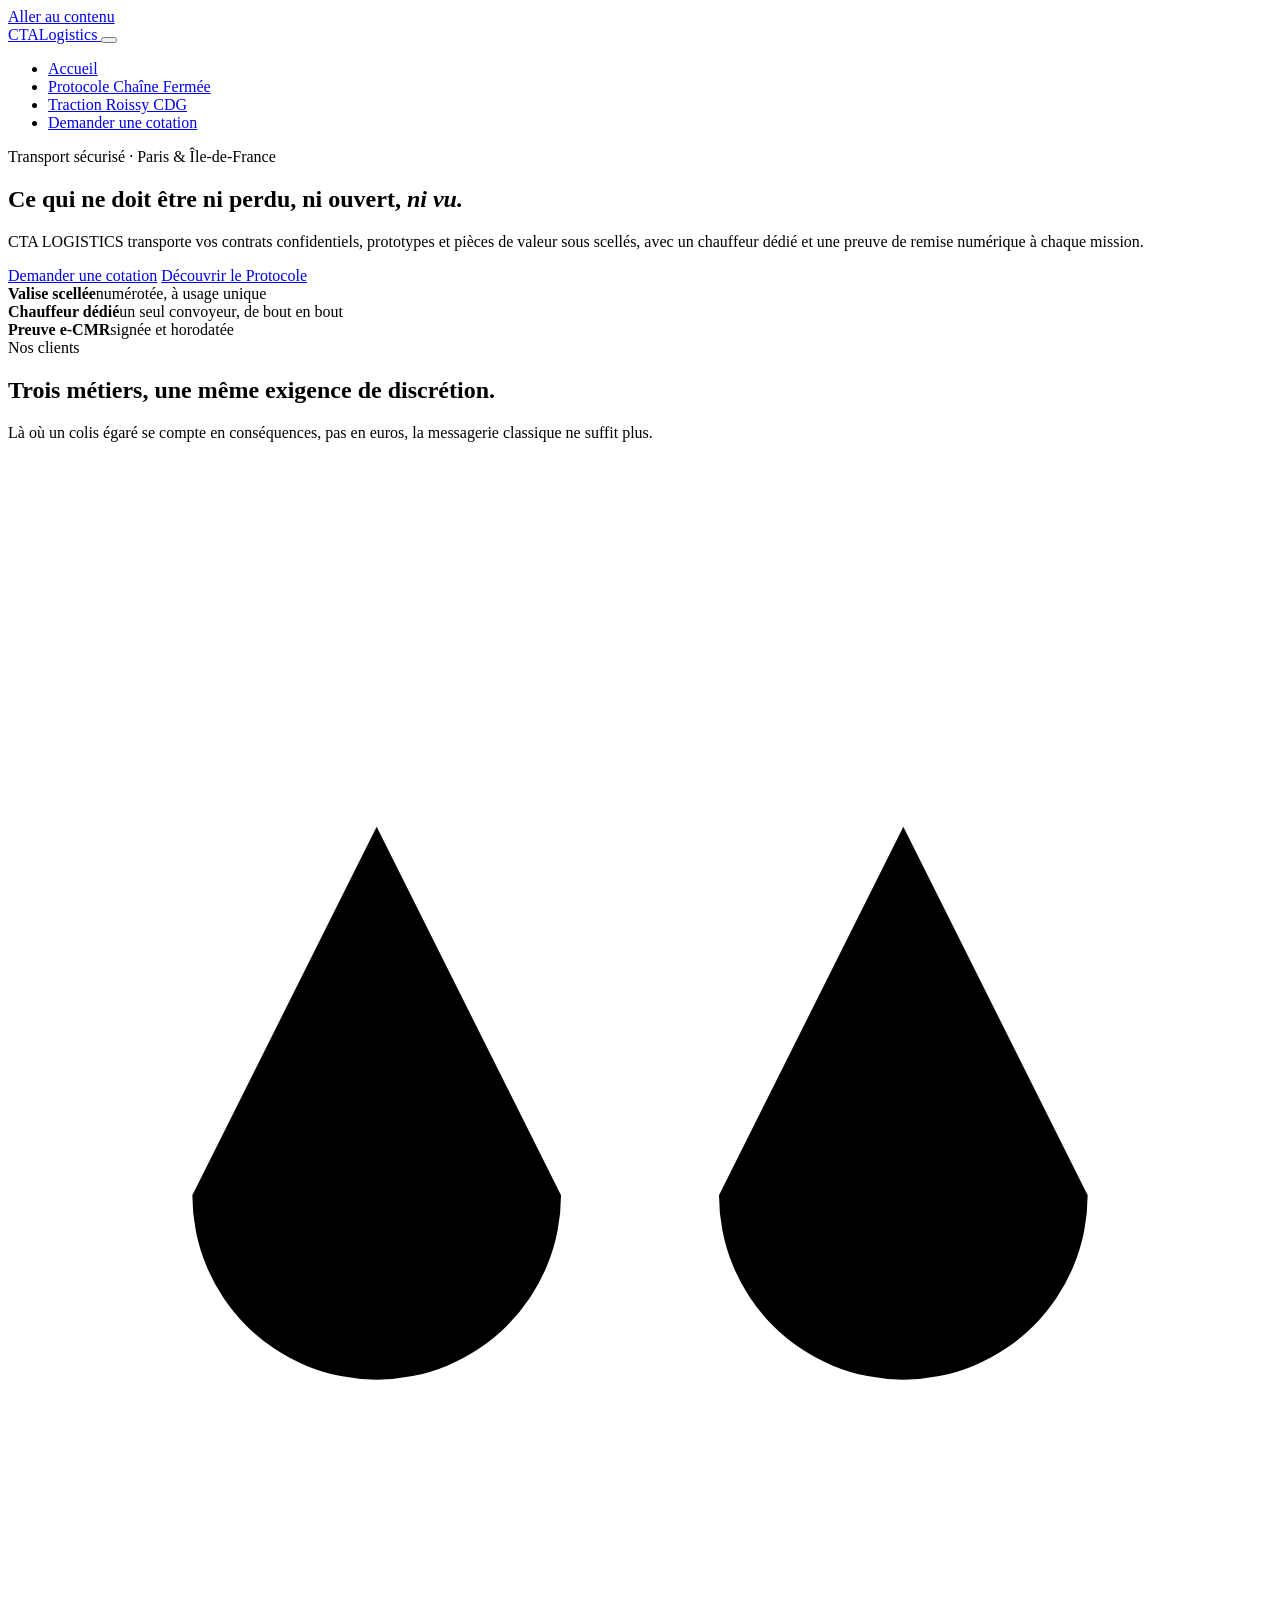
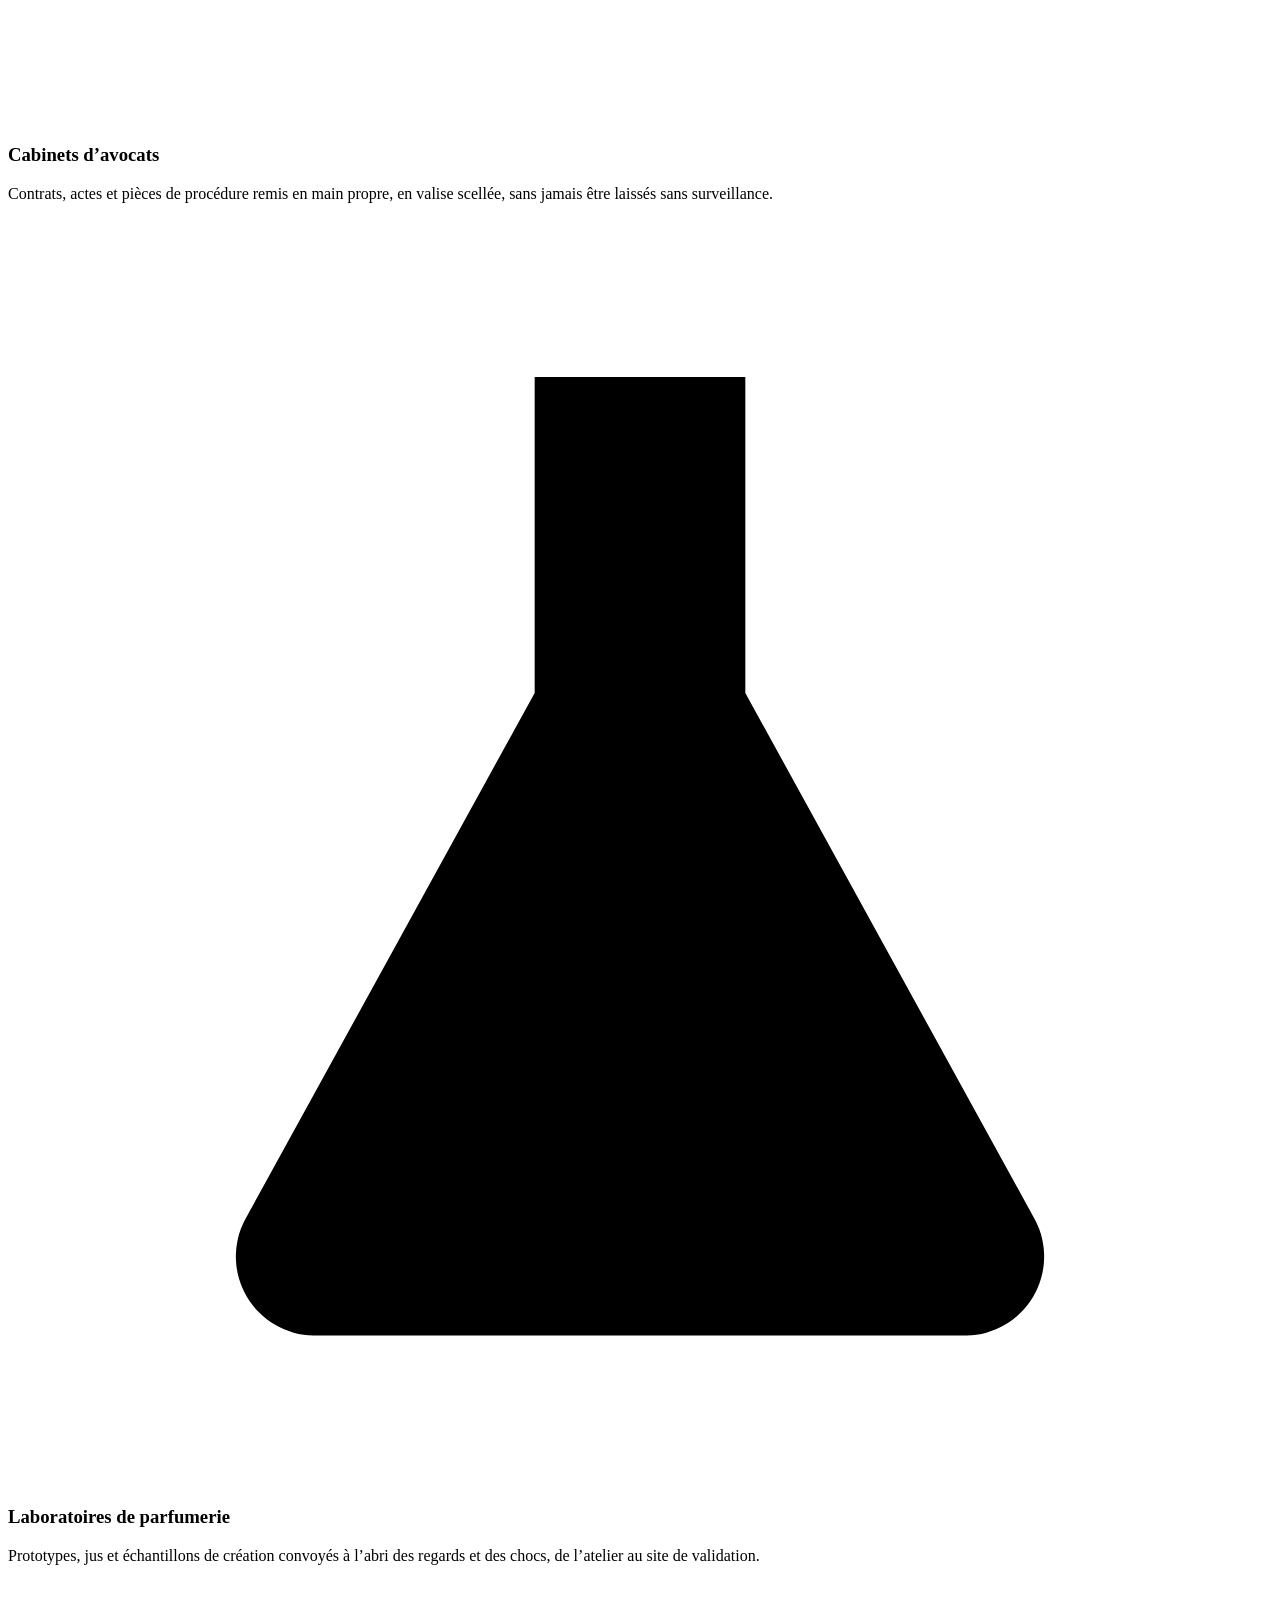
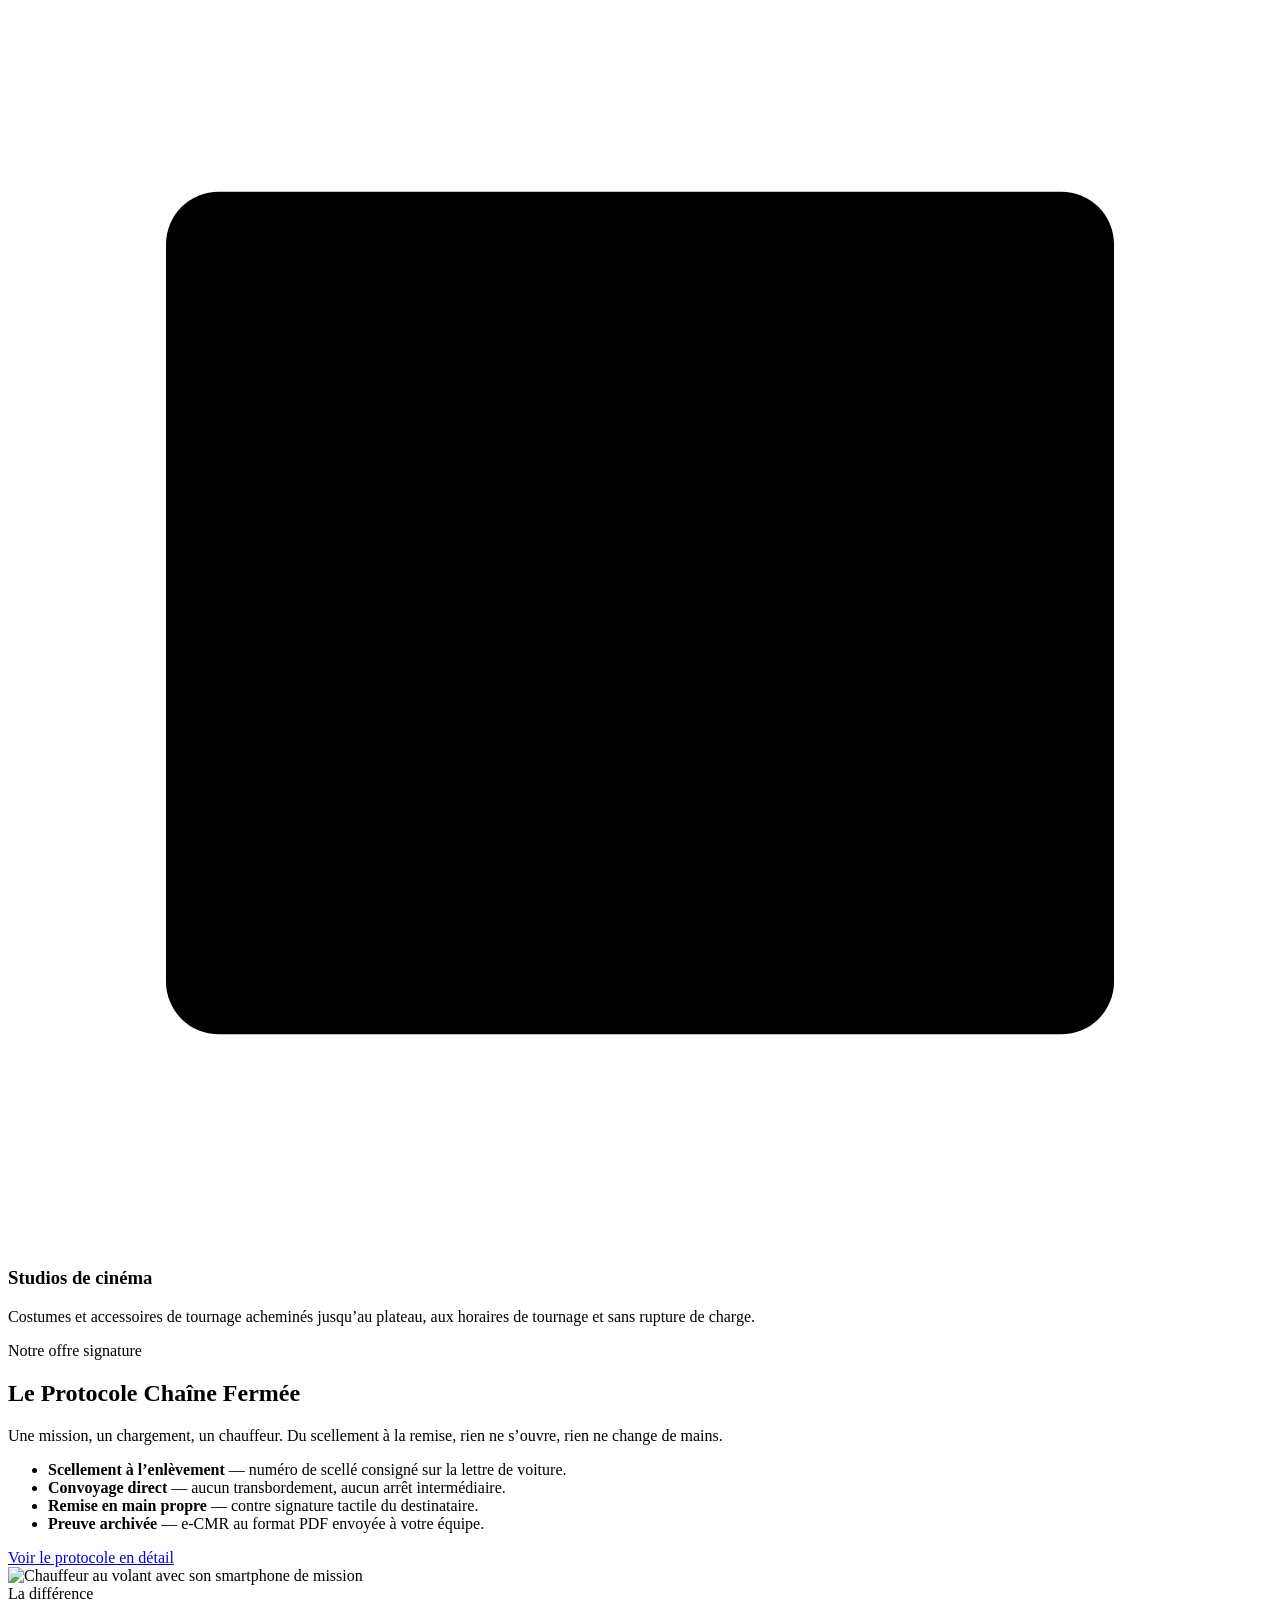
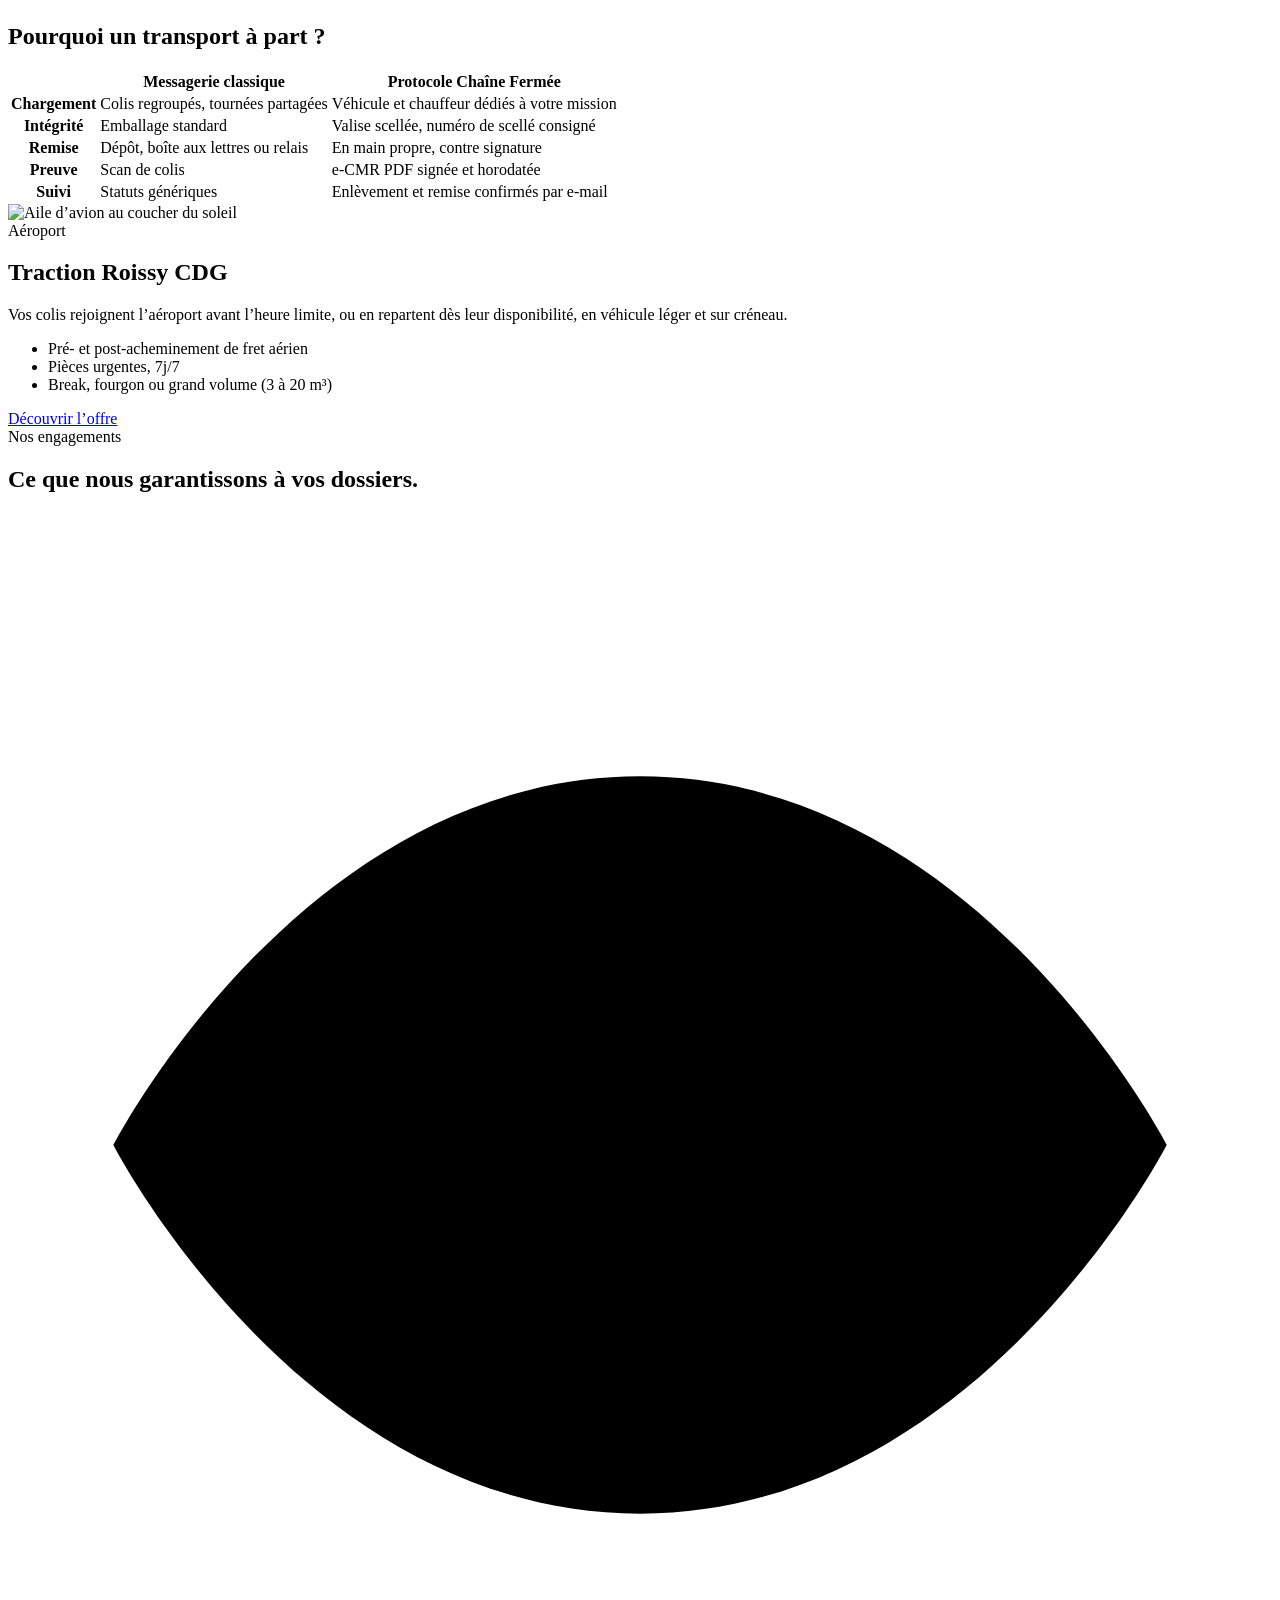
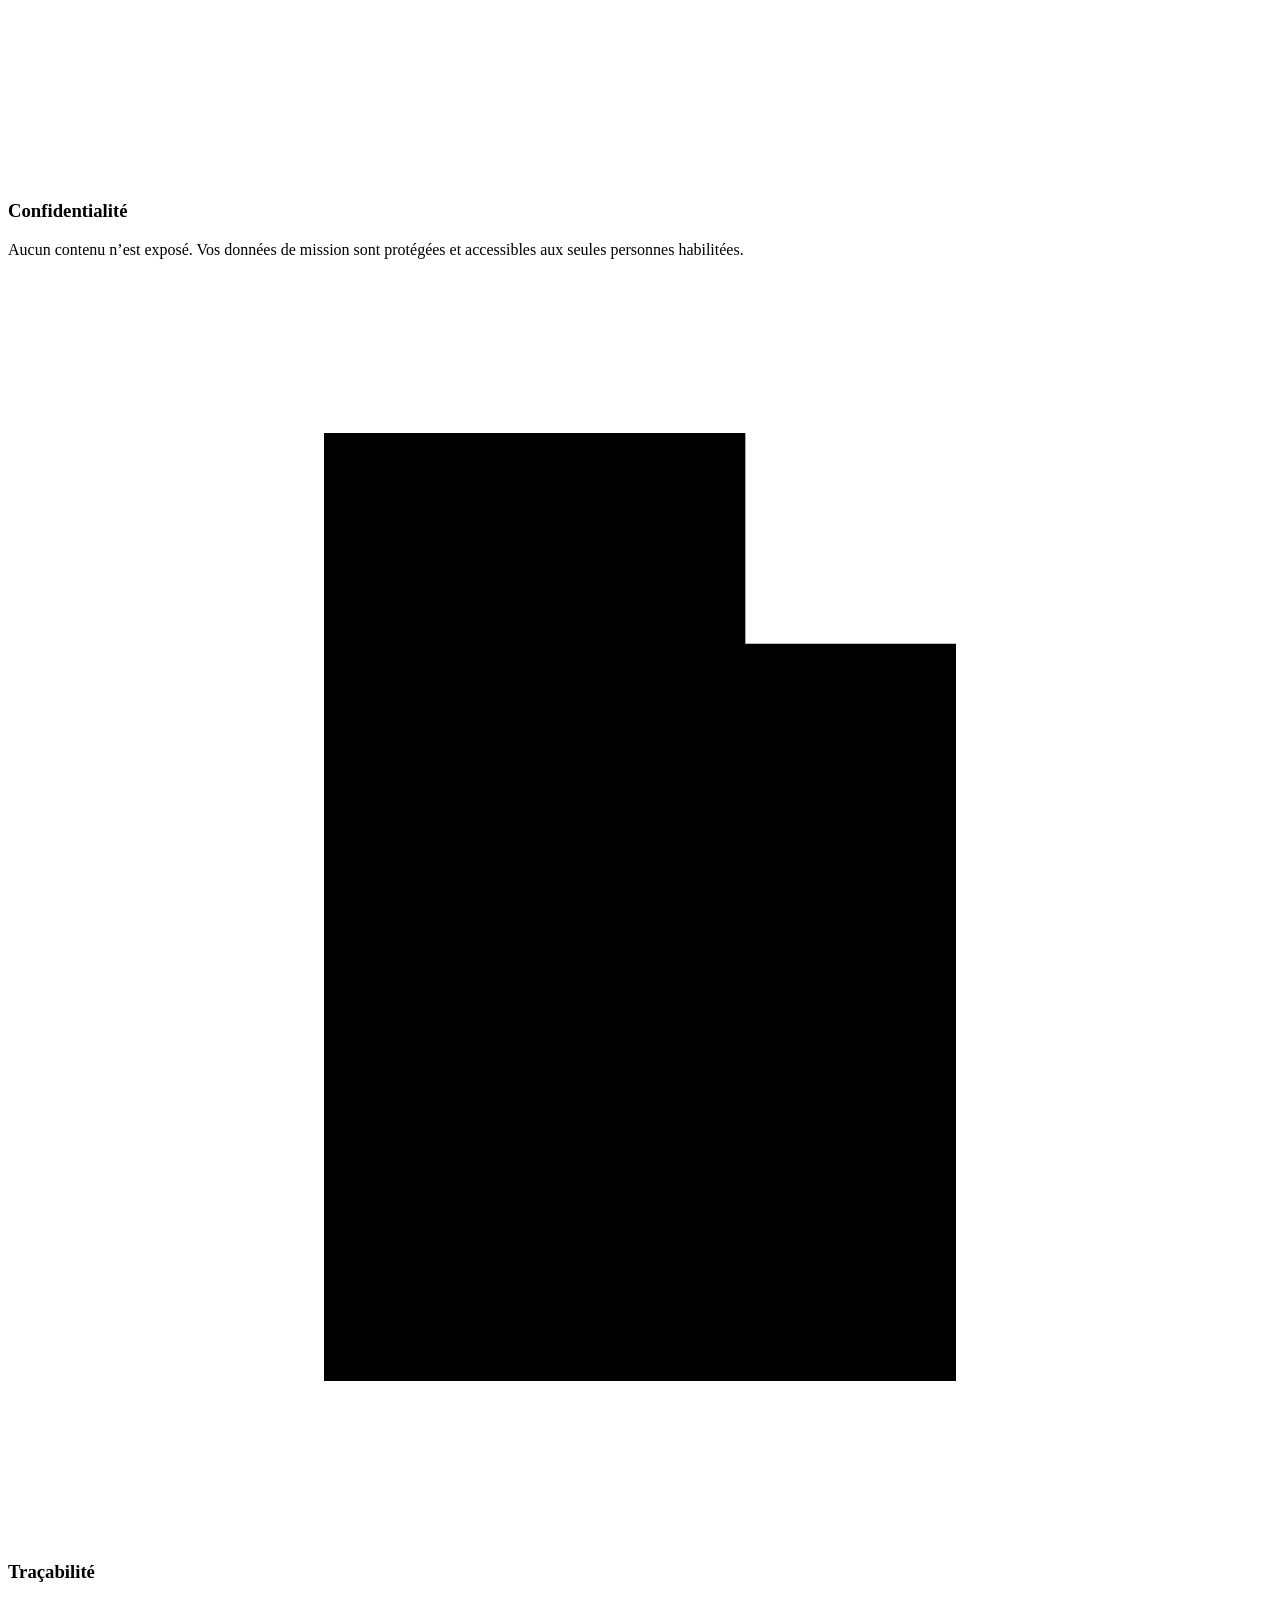
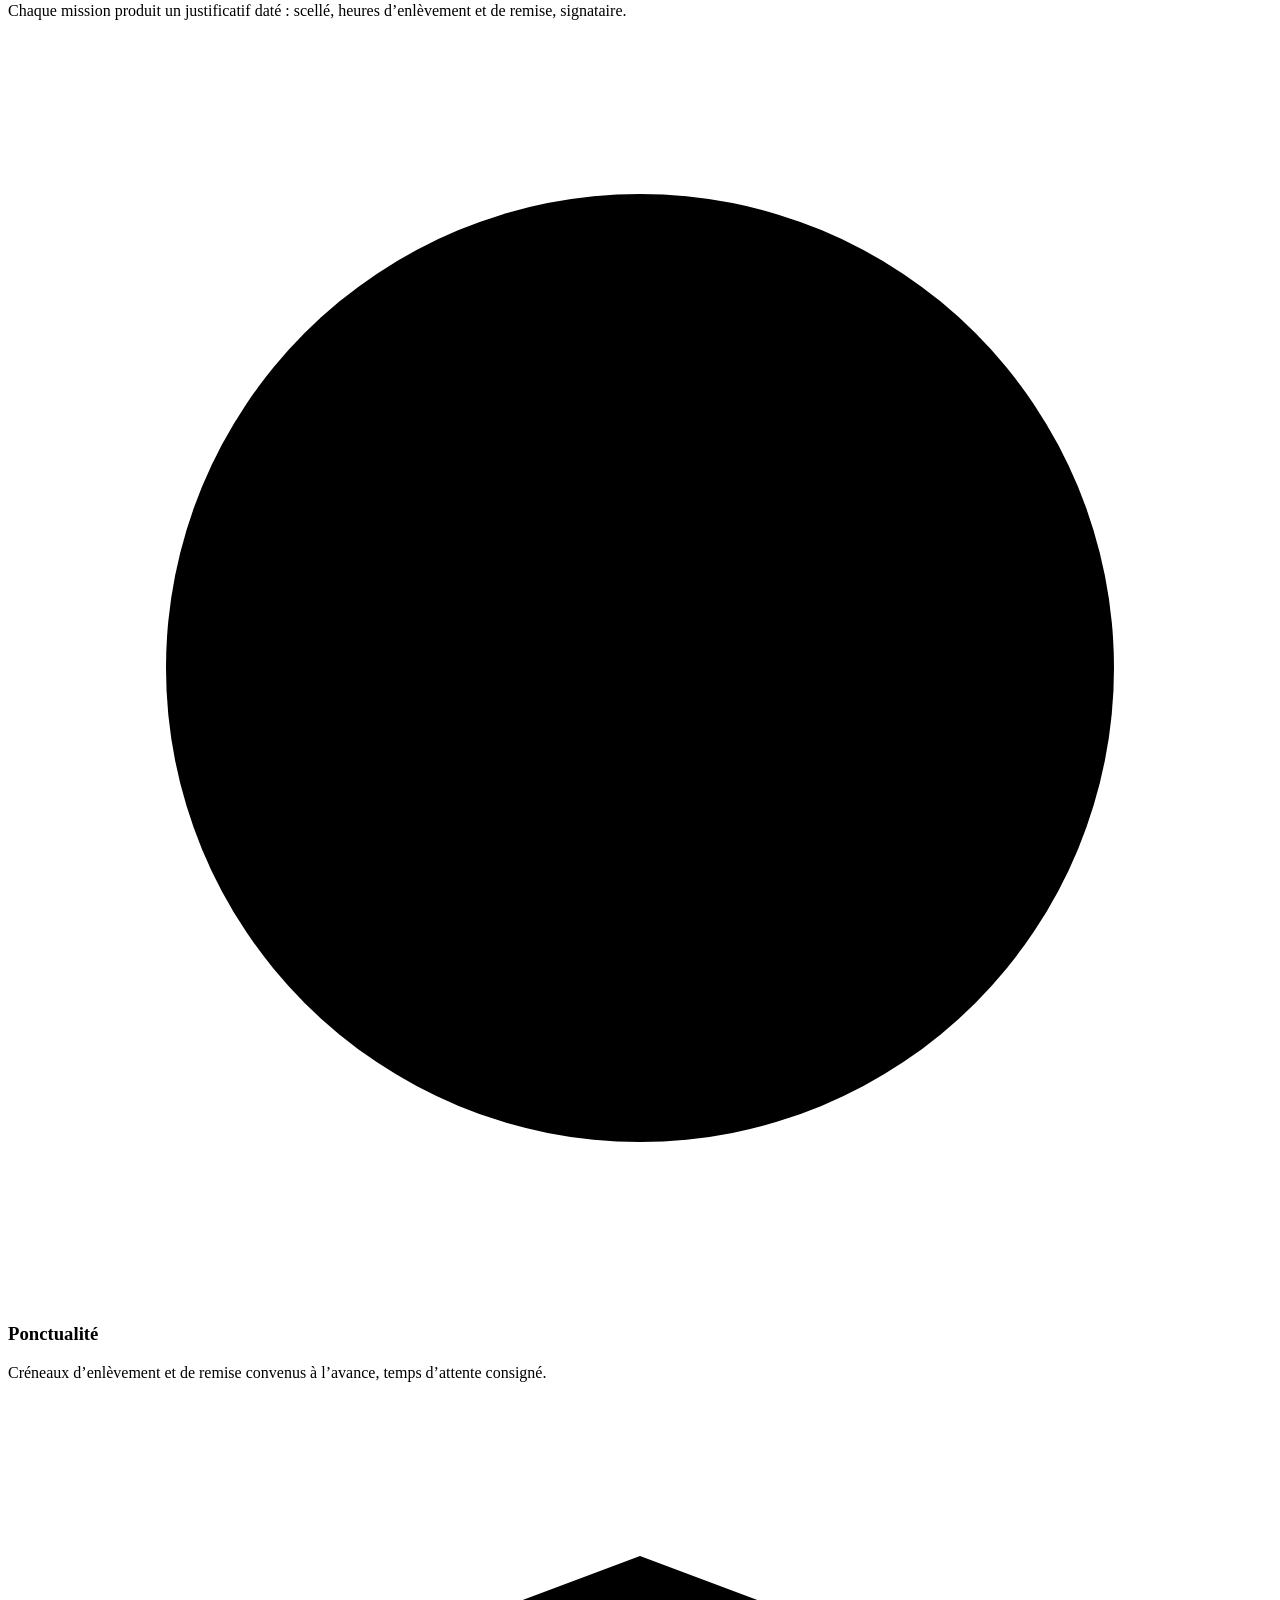
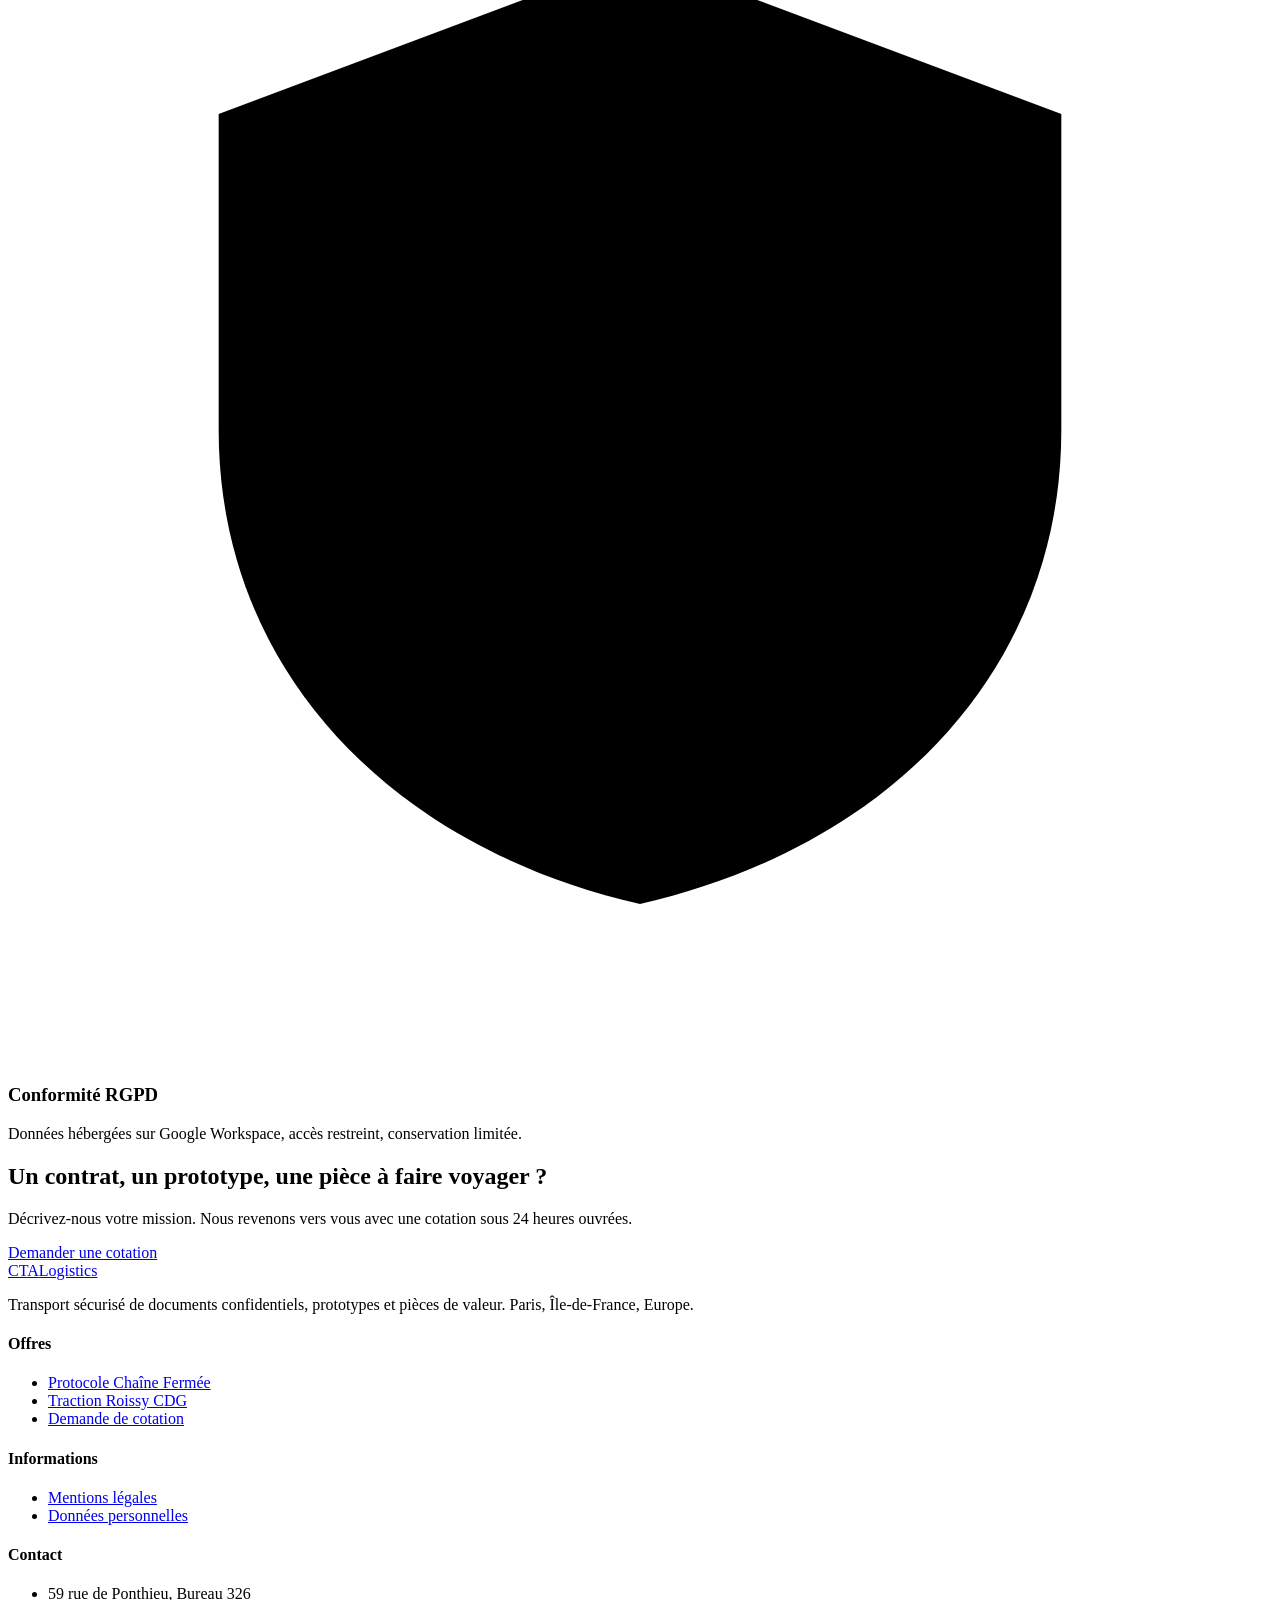
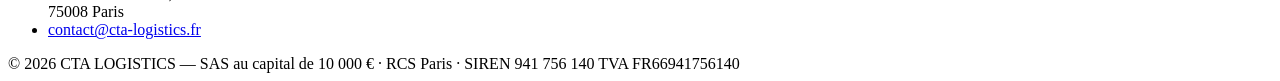
==== index.html @ e1df1ba5 "Add files via upload" ====
<!doctype html>
<html lang="fr">
<head>
<meta charset="utf-8">
<meta name="viewport" content="width=device-width,initial-scale=1">
<title>CTA LOGISTICS — Transport sécurisé sous scellés | Paris</title>
<meta name="description" content="Transport express de documents confidentiels, prototypes et pièces de valeur sous scellés. Chauffeur dédié, remise en main propre, preuve de livraison numérique. Paris et Île-de-France.">
<meta name="theme-color" content="#0A1F3D">

<meta property="og:title" content="CTA LOGISTICS — Transport sécurisé sous scellés | Paris">
<meta property="og:description" content="Transport express de documents confidentiels, prototypes et pièces de valeur sous scellés. Chauffeur dédié, remise en main propre, preuve de livraison numérique. Paris et Île-de-France.">
<meta property="og:type" content="website">
<meta property="og:locale" content="fr_FR">
<link rel="icon" type="image/svg+xml" href="img/favicon.svg">
<link rel="preconnect" href="https://fonts.googleapis.com">
<link rel="preconnect" href="https://fonts.gstatic.com" crossorigin>
<link href="https://fonts.googleapis.com/css2?family=Cormorant+Garamond:ital,wght@0,500;0,600;0,700;1,500&family=Inter:wght@400;500;600&display=swap" rel="stylesheet">
<link rel="stylesheet" href="css/style.css">
</head>
<body>
<a class="skip" href="#main">Aller au contenu</a>
<header class="site-header">
 <div class="container nav">
  <a class="brand" href="index.html" aria-label="CTA LOGISTICS — accueil">
   <span class="brand-mark">CTA</span><span class="brand-rule"></span><span class="brand-name">Logistics</span>
  </a>
  <button class="burger" id="burger" aria-label="Ouvrir le menu" aria-expanded="false" aria-controls="navLinks"><span></span><span></span><span></span></button>
  <ul class="nav-links" id="navLinks">
   <li><a href="index.html" aria-current="page">Accueil</a></li>
   <li><a href="protocole-chaine-fermee.html">Protocole Chaîne Fermée</a></li>
   <li><a href="traction-roissy-cdg.html">Traction Roissy CDG</a></li>
   <li><a class="nav-cta" href="devis.html">Demander une cotation</a></li>
  </ul>
 </div>
</header>
<main id="main">
<section class="hero">
 <div class="hero-bg" style="background-image:url(img/hero-paris.jpg)" role="img" aria-label="Paris au crépuscule"></div>
 <div class="container">
  <div class="hero-inner">
   <span class="eyebrow">Transport sécurisé · Paris &amp; Île-de-France</span>
   <h1>Ce qui ne doit être ni perdu, ni ouvert, <em>ni vu.</em></h1>
   <p class="lead">CTA LOGISTICS transporte vos contrats confidentiels, prototypes et pièces de valeur sous scellés, avec un chauffeur dédié et une preuve de remise numérique à chaque mission.</p>
   <div class="hero-actions">
    <a class="btn btn-gold" href="devis.html">Demander une cotation</a>
    <a class="btn btn-ghost" href="protocole-chaine-fermee.html">Découvrir le Protocole</a>
   </div>
  </div>
  <div class="hero-facts">
   <div><strong>Valise scellée</strong>numérotée, à usage unique</div>
   <div><strong>Chauffeur dédié</strong>un seul convoyeur, de bout en bout</div>
   <div><strong>Preuve e-CMR</strong>signée et horodatée</div>
  </div>
 </div>
</section>

<section class="section">
 <div class="container">
  <div class="section-head reveal">
   <span class="eyebrow">Nos clients</span>
   <h2>Trois métiers, une même exigence de discrétion.</h2>
   <p class="lead">Là où un colis égaré se compte en conséquences, pas en euros, la messagerie classique ne suffit plus.</p>
  </div>
  <div class="grid grid-3">
   <article class="card reveal"><div class="card-icon"><svg viewBox="0 0 24 24"><path d="M12 3v18M5 21h14M4 7h16M7 7l-3.5 7a3.5 3.5 0 0 0 7 0L7 7zM17 7l-3.5 7a3.5 3.5 0 0 0 7 0L17 7z"/></svg></div><h3>Cabinets d’avocats</h3><p>Contrats, actes et pièces de procédure remis en main propre, en valise scellée, sans jamais être laissés sans surveillance.</p></article>
   <article class="card reveal"><div class="card-icon"><svg viewBox="0 0 24 24"><path d="M9 3h6M10 3v6L4.5 19a1.5 1.5 0 0 0 1.3 2.2h12.4a1.5 1.5 0 0 0 1.3-2.2L14 9V3M7.5 15h9"/></svg></div><h3>Laboratoires de parfumerie</h3><p>Prototypes, jus et échantillons de création convoyés à l’abri des regards et des chocs, de l’atelier au site de validation.</p></article>
   <article class="card reveal"><div class="card-icon"><svg viewBox="0 0 24 24"><rect x="3" y="4" width="18" height="16" rx="1"/><path d="M7 4v16M17 4v16M3 9h4M3 15h4M17 9h4M17 15h4"/></svg></div><h3>Studios de cinéma</h3><p>Costumes et accessoires de tournage acheminés jusqu’au plateau, aux horaires de tournage et sans rupture de charge.</p></article>
  </div>
 </div>
</section>

<section class="section on-navy">
 <div class="container split">
  <div class="reveal">
   <span class="eyebrow">Notre offre signature</span>
   <h2>Le Protocole Chaîne Fermée</h2>
   <p class="lead">Une mission, un chargement, un chauffeur. Du scellement à la remise, rien ne s’ouvre, rien ne change de mains.</p>
   <ul class="ticks">
    <li><strong>Scellement à l’enlèvement</strong> — numéro de scellé consigné sur la lettre de voiture.</li>
    <li><strong>Convoyage direct</strong> — aucun transbordement, aucun arrêt intermédiaire.</li>
    <li><strong>Remise en main propre</strong> — contre signature tactile du destinataire.</li>
    <li><strong>Preuve archivée</strong> — e-CMR au format PDF envoyée à votre équipe.</li>
   </ul>
   <a class="link-arrow" href="protocole-chaine-fermee.html">Voir le protocole en détail</a>
  </div>
  <div class="split-media reveal"><img src="img/chauffeur.jpg" alt="Chauffeur au volant avec son smartphone de mission" loading="lazy" width="1400" height="934"></div>
 </div>
</section>

<section class="section section-ivory">
 <div class="container">
  <div class="section-head reveal">
   <span class="eyebrow">La différence</span>
   <h2>Pourquoi un transport à part ?</h2>
  </div>
  <div class="table-wrap reveal">
  <table class="compare">
   <thead><tr><th scope="col"></th><th scope="col">Messagerie classique</th><th scope="col">Protocole Chaîne Fermée</th></tr></thead>
   <tbody>
    <tr><th scope="row">Chargement</th><td>Colis regroupés, tournées partagées</td><td>Véhicule et chauffeur dédiés à votre mission</td></tr>
    <tr><th scope="row">Intégrité</th><td>Emballage standard</td><td>Valise scellée, numéro de scellé consigné</td></tr>
    <tr><th scope="row">Remise</th><td>Dépôt, boîte aux lettres ou relais</td><td>En main propre, contre signature</td></tr>
    <tr><th scope="row">Preuve</th><td>Scan de colis</td><td>e-CMR PDF signée et horodatée</td></tr>
    <tr><th scope="row">Suivi</th><td>Statuts génériques</td><td>Enlèvement et remise confirmés par e-mail</td></tr>
   </tbody>
  </table>
  </div>
 </div>
</section>

<section class="section">
 <div class="container split reverse">
  <div class="split-media wide reveal"><img src="img/cdg-avion.jpg" alt="Aile d’avion au coucher du soleil" loading="lazy" width="1600" height="1069"></div>
  <div class="reveal">
   <span class="eyebrow">Aéroport</span>
   <h2>Traction Roissy CDG</h2>
   <p class="lead">Vos colis rejoignent l’aéroport avant l’heure limite, ou en repartent dès leur disponibilité, en véhicule léger et sur créneau.</p>
   <ul class="ticks">
    <li>Pré- et post-acheminement de fret aérien</li>
    <li>Pièces urgentes, 7j/7</li>
    <li>Break, fourgon ou grand volume (3 à 20 m³)</li>
   </ul>
   <a class="link-arrow" href="traction-roissy-cdg.html">Découvrir l’offre</a>
  </div>
 </div>
</section>

<section class="section section-ivory">
 <div class="container">
  <div class="section-head center reveal">
   <span class="eyebrow">Nos engagements</span>
   <h2>Ce que nous garantissons à vos dossiers.</h2>
  </div>
  <div class="grid grid-4">
   <article class="card reveal"><div class="card-icon"><svg viewBox="0 0 24 24"><path d="M2 12s3.6-7 10-7 10 7 10 7-3.6 7-10 7S2 12 2 12z"/><circle cx="12" cy="12" r="3"/><path d="M4 4l16 16"/></svg></div><h3>Confidentialité</h3><p>Aucun contenu n’est exposé. Vos données de mission sont protégées et accessibles aux seules personnes habilitées.</p></article>
   <article class="card reveal"><div class="card-icon"><svg viewBox="0 0 24 24"><path d="M6 3h8l4 4v14H6zM14 3v4h4M9 12h6M9 16h6"/></svg></div><h3>Traçabilité</h3><p>Chaque mission produit un justificatif daté : scellé, heures d’enlèvement et de remise, signataire.</p></article>
   <article class="card reveal"><div class="card-icon"><svg viewBox="0 0 24 24"><circle cx="12" cy="12" r="9"/><path d="M12 7v5l3 2"/></svg></div><h3>Ponctualité</h3><p>Créneaux d’enlèvement et de remise convenus à l’avance, temps d’attente consigné.</p></article>
   <article class="card reveal"><div class="card-icon"><svg viewBox="0 0 24 24"><path d="M12 3l8 3v6c0 4.5-3.2 7.9-8 9-4.8-1.1-8-4.5-8-9V6l8-3z"/><path d="M8.5 12l2.5 2.5L15.5 10"/></svg></div><h3>Conformité RGPD</h3><p>Données hébergées sur Google Workspace, accès restreint, conservation limitée.</p></article>
  </div>
 </div>
</section>
<section class="band">
 <div class="container reveal">
  <h2>Un contrat, un prototype, une pièce à faire voyager&nbsp;?</h2>
  <p>Décrivez-nous votre mission. Nous revenons vers vous avec une cotation sous 24 heures ouvrées.</p>
  <a class="btn btn-gold" href="devis.html">Demander une cotation</a>
 </div>
</section>
</main>
<footer class="site-footer">
 <div class="container">
  <div class="footer-grid">
   <div class="footer-brand">
    <a class="brand" href="index.html" aria-label="CTA LOGISTICS"><span class="brand-mark">CTA</span><span class="brand-rule"></span><span class="brand-name">Logistics</span></a>
    <p>Transport sécurisé de documents confidentiels, prototypes et pièces de valeur. Paris, Île-de-France, Europe.</p>
   </div>
   <div>
    <h4>Offres</h4>
    <ul>
     <li><a href="protocole-chaine-fermee.html">Protocole Chaîne Fermée</a></li>
     <li><a href="traction-roissy-cdg.html">Traction Roissy CDG</a></li>
     <li><a href="devis.html">Demande de cotation</a></li>
    </ul>
   </div>
   <div>
    <h4>Informations</h4>
    <ul>
     <li><a href="mentions-legales.html">Mentions légales</a></li>
     <li><a href="mentions-legales.html#donnees">Données personnelles</a></li>
    </ul>
   </div>
   <div>
    <h4>Contact</h4>
    <ul>
     <li>59 rue de Ponthieu, Bureau 326<br>75008 Paris</li>
     <li><a href="mailto:contact@cta-logistics.fr">contact@cta-logistics.fr</a></li>
    </ul>
   </div>
  </div>
  <div class="legal-line">
   <span>© 2026 CTA LOGISTICS — SAS au capital de 10 000 € · RCS Paris · SIREN 941 756 140</span>
   <span>TVA FR66941756140</span>
  </div>
 </div>
</footer>
<script src="js/config.js"></script>
<script src="js/main.js"></script>
</body>
</html>
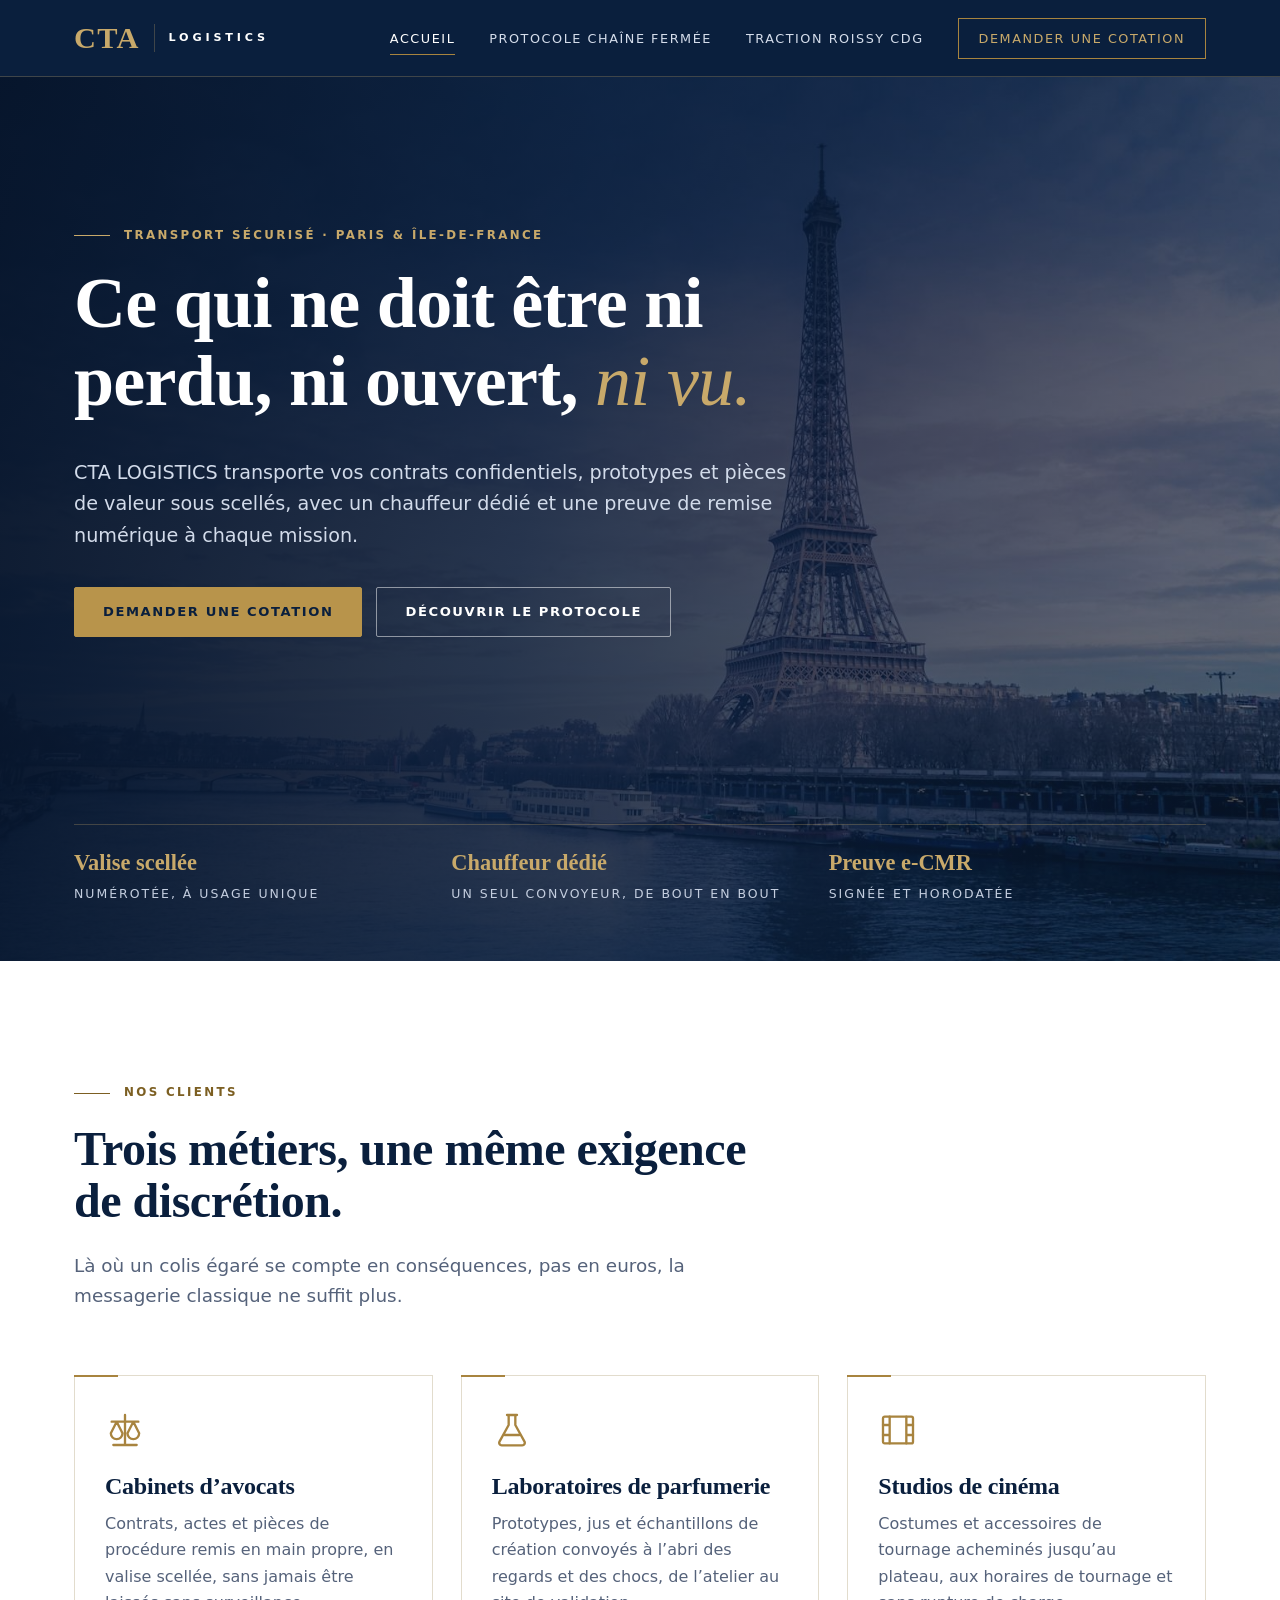
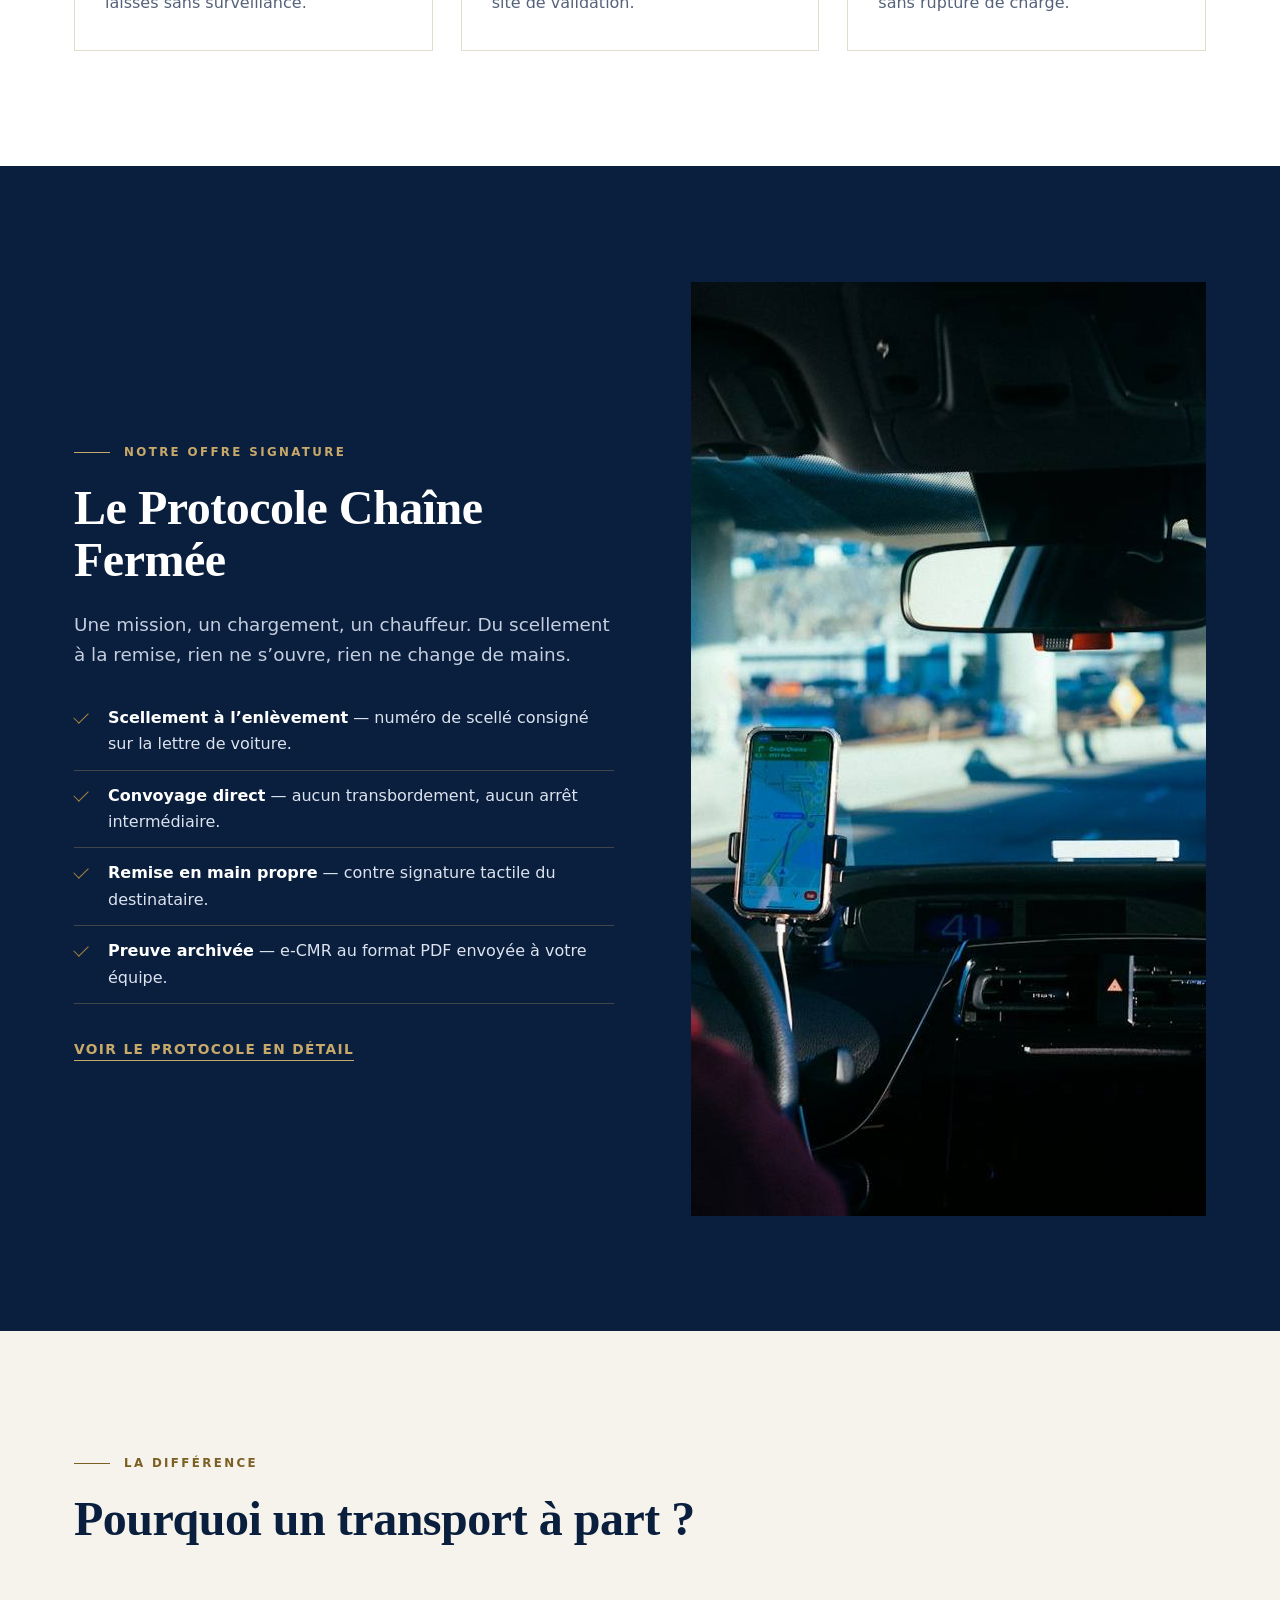
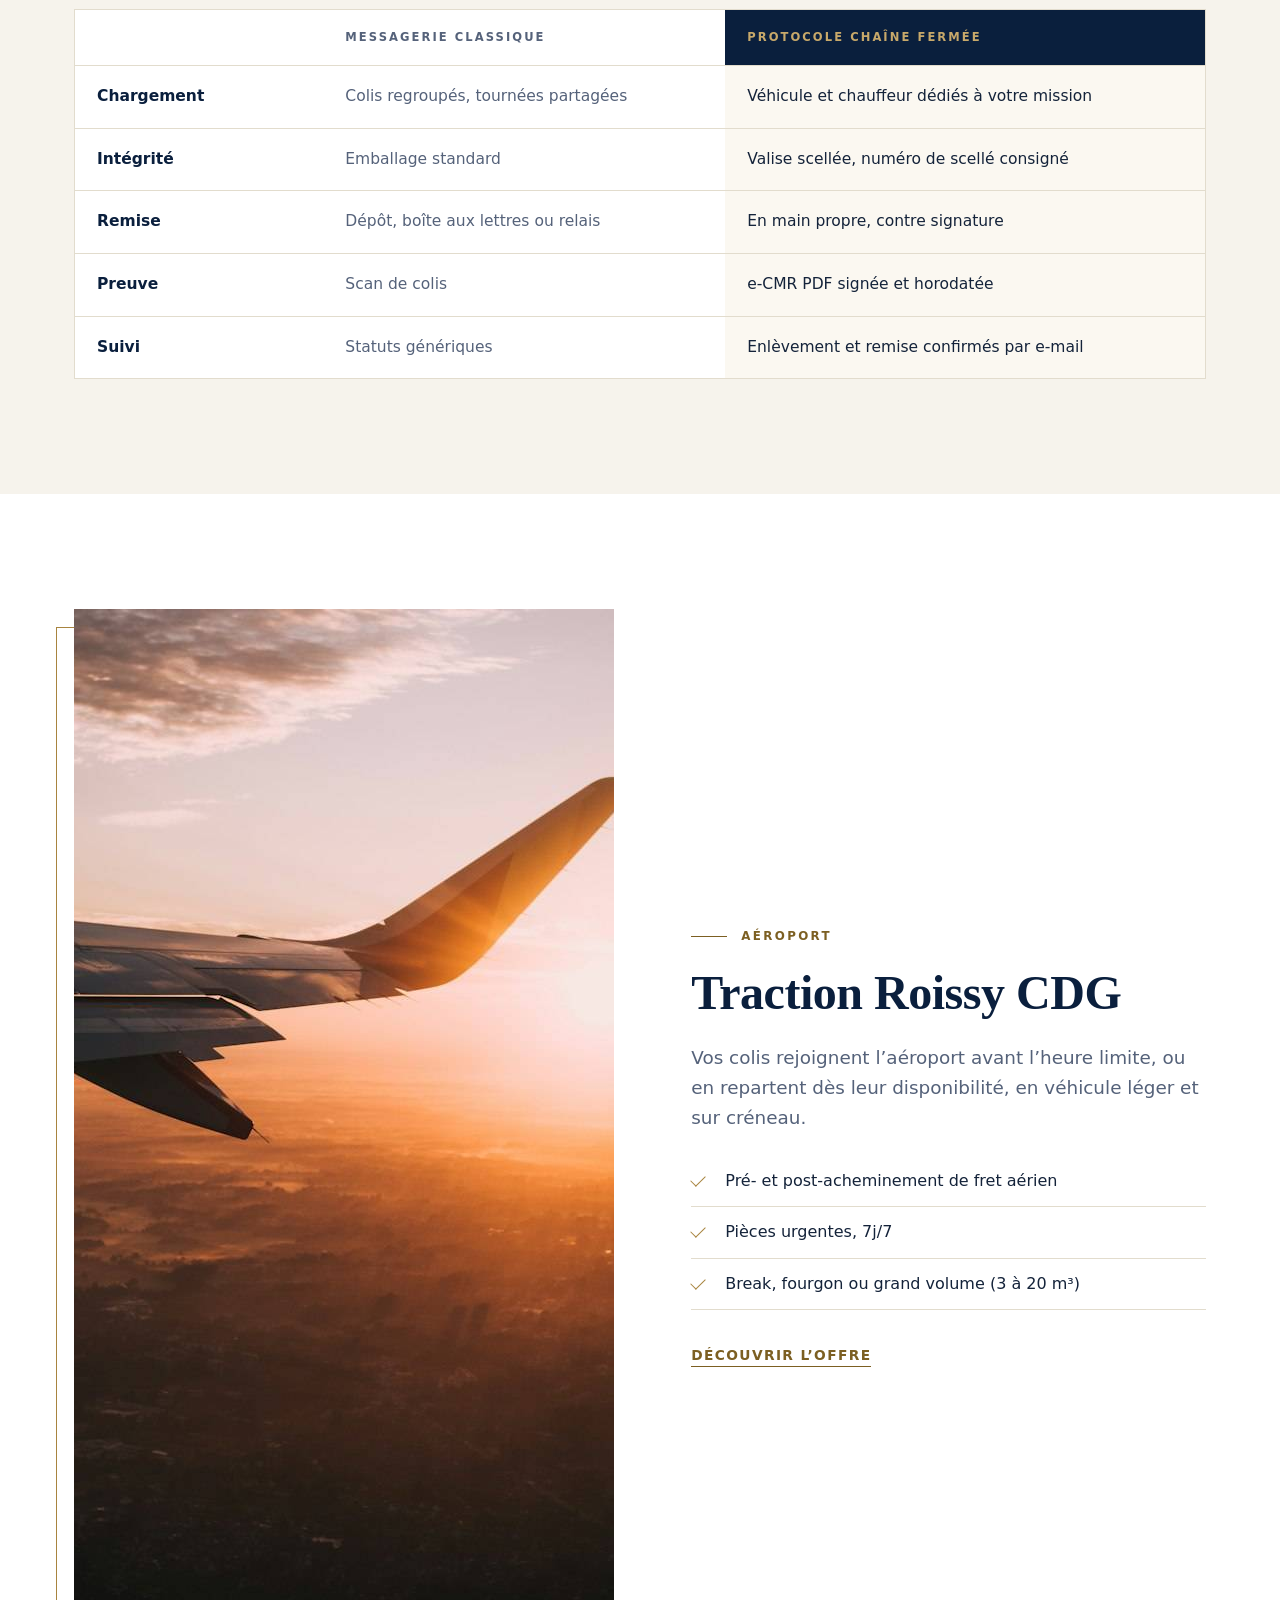
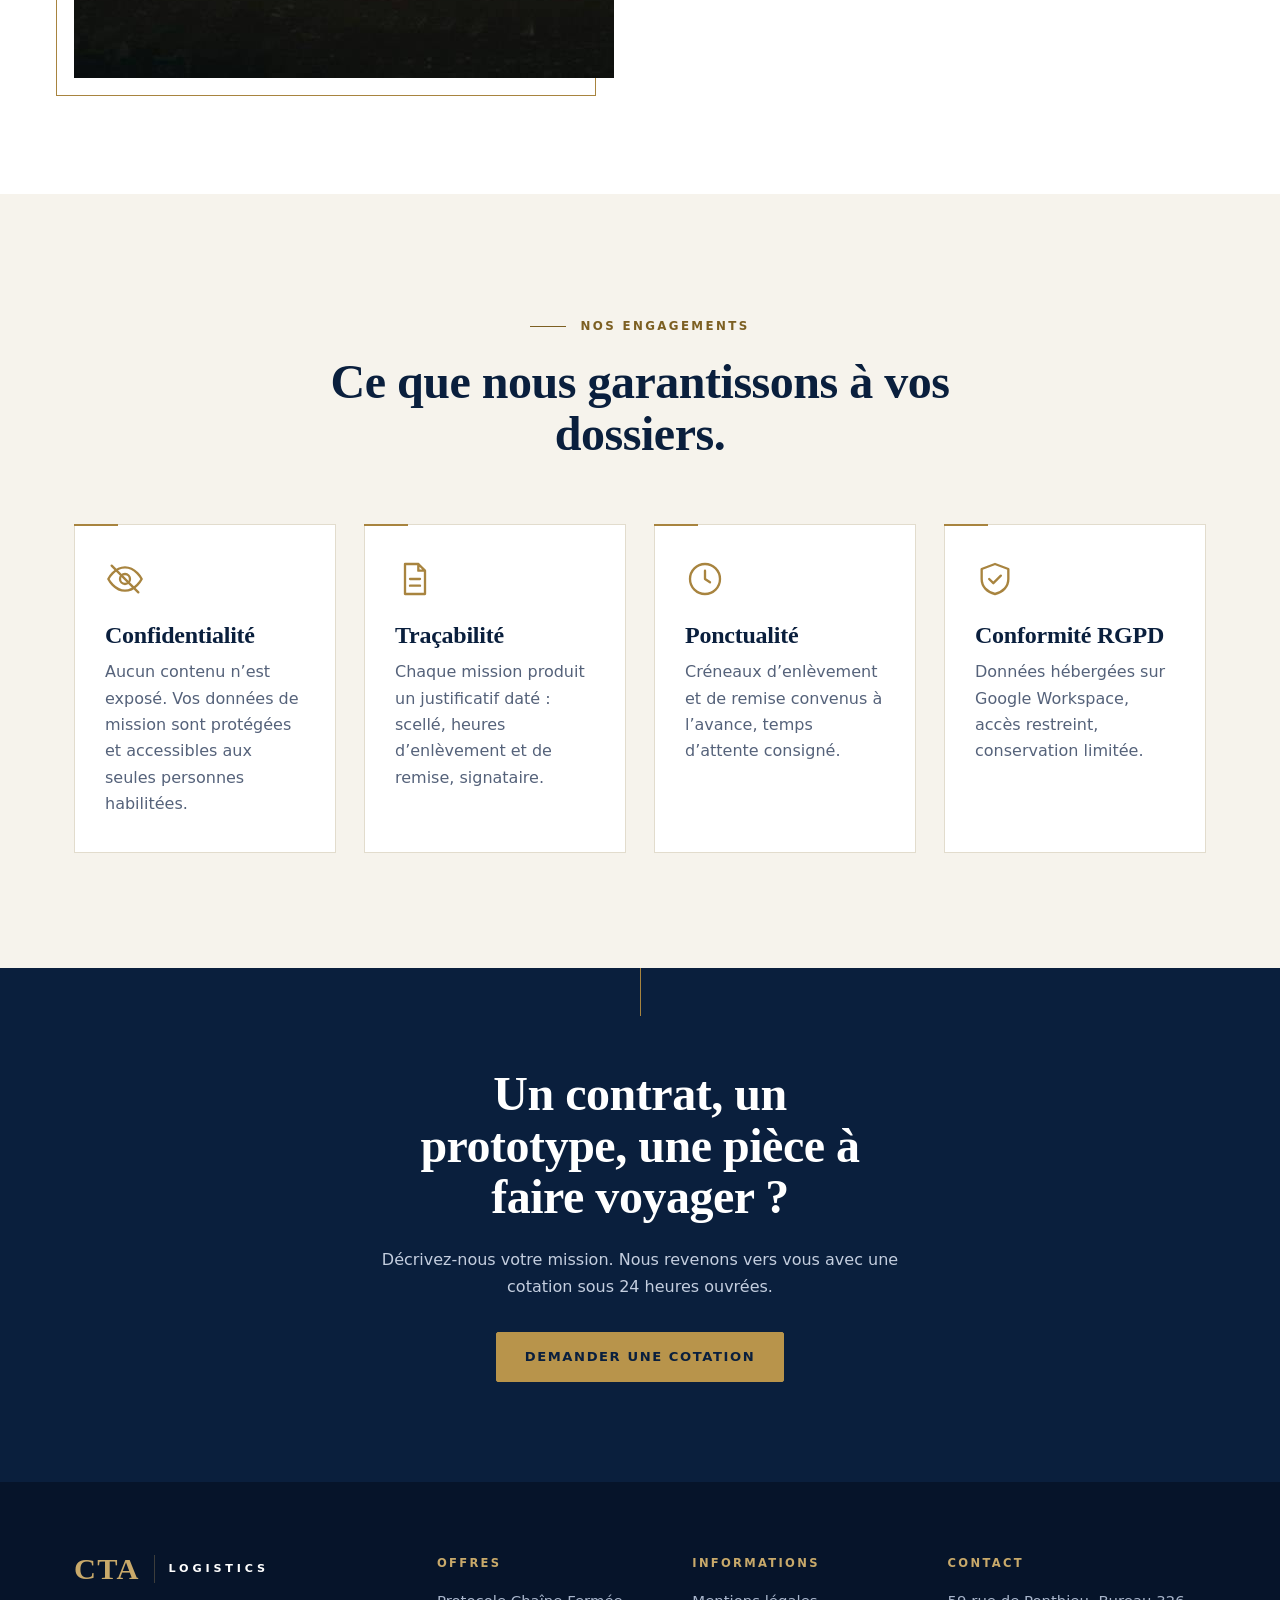
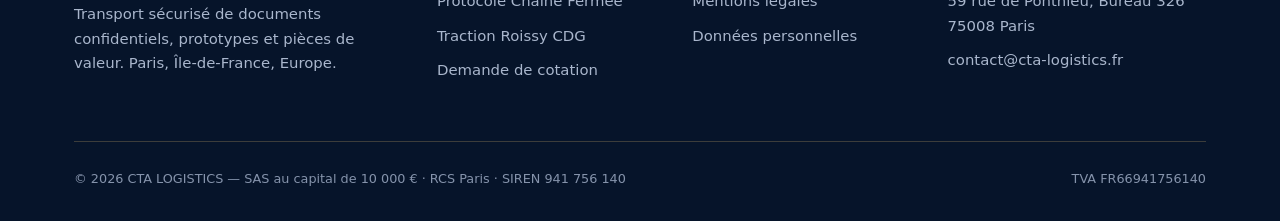
==== commit c97dc8be: "Add files via upload" ====
--- a/index.html
+++ b/index.html
@@ -11,11 +11,11 @@
 <meta property="og:description" content="Transport express de documents confidentiels, prototypes et pièces de valeur sous scellés. Chauffeur dédié, remise en main propre, preuve de livraison numérique. Paris et Île-de-France.">
 <meta property="og:type" content="website">
 <meta property="og:locale" content="fr_FR">
-<link rel="icon" type="image/svg+xml" href="img/favicon.svg">
+<link rel="icon" type="image/svg+xml" href="favicon.svg">
 <link rel="preconnect" href="https://fonts.googleapis.com">
 <link rel="preconnect" href="https://fonts.gstatic.com" crossorigin>
 <link href="https://fonts.googleapis.com/css2?family=Cormorant+Garamond:ital,wght@0,500;0,600;0,700;1,500&family=Inter:wght@400;500;600&display=swap" rel="stylesheet">
-<link rel="stylesheet" href="css/style.css">
+<link rel="stylesheet" href="style.css">
 </head>
 <body>
 <a class="skip" href="#main">Aller au contenu</a>
@@ -35,7 +35,7 @@
 </header>
 <main id="main">
 <section class="hero">
- <div class="hero-bg" style="background-image:url(img/hero-paris.jpg)" role="img" aria-label="Paris au crépuscule"></div>
+ <div class="hero-bg" style="background-image:url(hero-paris.jpg)" role="img" aria-label="Paris au crépuscule"></div>
  <div class="container">
   <div class="hero-inner">
    <span class="eyebrow">Transport sécurisé · Paris &amp; Île-de-France</span>
@@ -83,7 +83,7 @@
    </ul>
    <a class="link-arrow" href="protocole-chaine-fermee.html">Voir le protocole en détail</a>
   </div>
-  <div class="split-media reveal"><img src="img/chauffeur.jpg" alt="Chauffeur au volant avec son smartphone de mission" loading="lazy" width="1400" height="934"></div>
+  <div class="split-media reveal"><img src="chauffeur.jpg" alt="Chauffeur au volant avec son smartphone de mission" loading="lazy" width="1400" height="934"></div>
  </div>
 </section>
 
@@ -110,7 +110,7 @@
 
 <section class="section">
  <div class="container split reverse">
-  <div class="split-media wide reveal"><img src="img/cdg-avion.jpg" alt="Aile d’avion au coucher du soleil" loading="lazy" width="1600" height="1069"></div>
+  <div class="split-media wide reveal"><img src="cdg-avion.jpg" alt="Aile d’avion au coucher du soleil" loading="lazy" width="1600" height="1069"></div>
   <div class="reveal">
    <span class="eyebrow">Aéroport</span>
    <h2>Traction Roissy CDG</h2>
@@ -183,7 +183,7 @@
   </div>
  </div>
 </footer>
-<script src="js/config.js"></script>
-<script src="js/main.js"></script>
+<script src="config.js"></script>
+<script src="main.js"></script>
 </body>
 </html>
--- a/style.css
+++ b/style.css
@@ -0,0 +1,286 @@
+/* =========================================================
+   CTA LOGISTICS — Charte « Prestige »
+   Bleu Marine #0A1F3D · Or Mat #A8843F
+   ========================================================= */
+:root{
+  --navy:#0A1F3D;
+  --navy-2:#0E2A52;
+  --navy-deep:#06142A;
+  --gold:#A8843F;          /* or mat : fonds, filets, grands textes */
+  --gold-soft:#C8A96A;     /* or clair : petits textes sur fond marine */
+  --gold-deep:#7C5F22;     /* or foncé : petits textes sur fond clair */
+  --ivory:#F6F3EC;
+  --paper:#FFFFFF;
+  --ink:#14233A;
+  --muted:#55627A;
+  --line:#E2DCCD;
+  --line-navy:rgba(200,169,106,.28);
+  --danger:#A32626;
+  --ok:#1F6B45;
+  --serif:'Cormorant Garamond',Georgia,'Times New Roman',serif;
+  --sans:'Inter',system-ui,-apple-system,'Segoe UI',Roboto,Arial,sans-serif;
+  --maxw:1180px;
+  --nav-h:76px;
+}
+*,*::before,*::after{box-sizing:border-box}
+html{scroll-behavior:smooth;-webkit-text-size-adjust:100%}
+body{margin:0;font-family:var(--sans);font-size:1rem;line-height:1.65;color:var(--ink);background:var(--paper);-webkit-font-smoothing:antialiased}
+img{max-width:100%;display:block}
+a{color:inherit}
+:focus-visible{outline:2px solid var(--gold);outline-offset:3px}
+.container{width:100%;max-width:var(--maxw);margin:0 auto;padding:0 24px}
+.skip{position:absolute;left:-999px;top:0;background:var(--gold);color:var(--navy);padding:10px 16px;z-index:200;font-weight:600}
+.skip:focus{left:8px;top:8px}
+
+/* ---------- Typographie ---------- */
+h1,h2,h3{font-family:var(--serif);font-weight:600;line-height:1.08;letter-spacing:-.01em;margin:0 0 .5em;color:var(--navy)}
+h1{font-size:clamp(2.5rem,6.2vw,4.5rem)}
+h2{font-size:clamp(2rem,4.2vw,3rem)}
+h3{font-size:1.5rem;line-height:1.2}
+p{margin:0 0 1em}
+.lead{font-size:1.15rem;color:var(--muted);max-width:60ch}
+.eyebrow{display:inline-flex;align-items:center;gap:14px;font-size:.74rem;font-weight:600;letter-spacing:.2em;text-transform:uppercase;color:var(--gold-deep);margin-bottom:1.25rem}
+.eyebrow::before{content:"";width:36px;height:1px;background:currentColor}
+.on-navy{background:var(--navy);color:#DCE3EF}
+.on-navy h1,.on-navy h2,.on-navy h3{color:#fff}
+.on-navy .eyebrow{color:var(--gold-soft)}
+.on-navy .lead,.on-navy p{color:#C4CEDF}
+
+/* ---------- Boutons ---------- */
+.btn{display:inline-flex;align-items:center;justify-content:center;gap:10px;min-height:50px;padding:0 28px;font:600 .82rem/1 var(--sans);letter-spacing:.12em;text-transform:uppercase;text-decoration:none;border:1px solid transparent;border-radius:2px;cursor:pointer;transition:background .25s,color .25s,border-color .25s,transform .25s}
+.btn-gold{color:var(--navy);background:#B8944B;border-color:#B8944B}
+.btn-gold:hover{background:var(--gold-soft);border-color:var(--gold-soft)}
+.btn-ghost{color:#fff;border-color:rgba(255,255,255,.5)}
+.btn-ghost:hover{border-color:var(--gold-soft);color:var(--gold-soft)}
+.btn-outline{color:var(--navy);border-color:var(--navy)}
+.btn-outline:hover{background:var(--navy);color:#fff}
+.btn-block{width:100%}
+.btn[disabled]{opacity:.6;cursor:wait}
+.link-arrow{font-weight:600;font-size:.86rem;letter-spacing:.1em;text-transform:uppercase;text-decoration:none;color:var(--gold-deep);border-bottom:1px solid currentColor;padding-bottom:3px}
+.on-navy .link-arrow{color:var(--gold-soft)}
+.link-arrow:hover{color:var(--navy)}
+.on-navy .link-arrow:hover{color:#fff}
+
+/* ---------- Navigation ---------- */
+.site-header{position:sticky;top:0;z-index:100;background:var(--navy);border-bottom:1px solid var(--line-navy)}
+.nav{display:flex;align-items:center;justify-content:space-between;height:var(--nav-h)}
+.brand{display:flex;align-items:center;gap:14px;text-decoration:none;color:#fff}
+.brand-mark{font-family:var(--serif);font-weight:700;font-size:1.9rem;letter-spacing:.04em;color:var(--gold-soft);line-height:1}
+.brand-rule{width:1px;height:28px;background:var(--line-navy)}
+.brand-name{font-size:.7rem;font-weight:600;letter-spacing:.34em;text-transform:uppercase;color:#fff;line-height:1.2}
+.nav-links{display:flex;align-items:center;gap:34px;list-style:none;margin:0;padding:0}
+.nav-links a{font-size:.8rem;font-weight:500;letter-spacing:.12em;text-transform:uppercase;text-decoration:none;color:#D5DDEB;padding:8px 0;border-bottom:1px solid transparent;transition:color .2s,border-color .2s}
+.nav-links a:hover,.nav-links a[aria-current="page"]{color:#fff;border-bottom-color:var(--gold)}
+.nav-links .nav-cta{border:1px solid var(--gold);padding:12px 20px;color:var(--gold-soft)}
+.nav-links .nav-cta:hover,.nav-links .nav-cta[aria-current="page"]{background:var(--gold);color:var(--navy);border-color:var(--gold)}
+.burger{display:none;width:46px;height:46px;background:none;border:1px solid var(--line-navy);border-radius:2px;cursor:pointer;padding:0;position:relative}
+.burger span{position:absolute;left:12px;right:12px;height:1.5px;background:#fff;transition:transform .25s,opacity .25s}
+.burger span:nth-child(1){top:16px}.burger span:nth-child(2){top:22px}.burger span:nth-child(3){top:28px}
+.burger[aria-expanded="true"] span:nth-child(1){transform:translateY(6px) rotate(45deg)}
+.burger[aria-expanded="true"] span:nth-child(2){opacity:0}
+.burger[aria-expanded="true"] span:nth-child(3){transform:translateY(-6px) rotate(-45deg)}
+
+/* ---------- Hero ---------- */
+.hero{position:relative;color:#fff;background:var(--navy);overflow:hidden;isolation:isolate}
+.hero-bg{position:absolute;inset:0;z-index:-2;background-size:cover;background-position:center}
+.hero::before{content:"";position:absolute;inset:0;z-index:-1;background:linear-gradient(100deg,rgba(6,20,42,.96) 0%,rgba(10,31,61,.88) 42%,rgba(10,31,61,.55) 100%)}
+.hero-inner{padding:clamp(72px,11vw,150px) 0 clamp(64px,9vw,120px);max-width:780px}
+.hero h1{color:#fff}
+.hero h1 em{font-style:italic;color:var(--gold-soft);font-weight:500}
+.hero .lead{color:#D2DBEA;font-size:1.2rem;margin-bottom:2.2rem}
+.hero .eyebrow{color:var(--gold-soft)}
+.hero-actions{display:flex;flex-wrap:wrap;gap:14px}
+.hero-sm .hero-inner{padding:clamp(64px,9vw,120px) 0 clamp(56px,8vw,100px)}
+.hero-facts{display:flex;flex-wrap:wrap;gap:0;margin-top:clamp(40px,6vw,72px);padding-bottom:clamp(36px,5vw,56px);border-top:1px solid var(--line-navy)}
+.hero-facts div{flex:1 1 200px;padding:20px 24px 0 0;font-size:.78rem;letter-spacing:.16em;text-transform:uppercase;color:#C4CEDF}
+.hero-facts strong{display:block;font-family:var(--serif);font-size:1.4rem;letter-spacing:0;text-transform:none;color:var(--gold-soft);font-weight:600;margin-bottom:2px}
+
+/* ---------- Sections ---------- */
+.section{padding:clamp(64px,9vw,120px) 0}
+.section-ivory{background:var(--ivory)}
+.section-head{max-width:720px;margin-bottom:clamp(36px,5vw,64px)}
+.section-head.center{margin-inline:auto;text-align:center}
+.section-head.center .eyebrow{justify-content:center}
+.grid{display:grid;gap:28px}
+.grid-3{grid-template-columns:repeat(3,1fr)}
+.grid-4{grid-template-columns:repeat(4,1fr)}
+.grid-2{grid-template-columns:repeat(2,1fr)}
+.card{background:var(--paper);border:1px solid var(--line);padding:34px 30px;position:relative;transition:border-color .3s,transform .3s,box-shadow .3s}
+.card::before{content:"";position:absolute;left:-1px;top:-1px;width:44px;height:2px;background:var(--gold)}
+.card:hover{border-color:var(--gold);box-shadow:0 18px 40px -24px rgba(10,31,61,.35)}
+.card h3{margin-bottom:.6rem}
+.card p{color:var(--muted);margin:0}
+.card-icon{width:40px;height:40px;color:var(--gold);margin-bottom:22px}
+.card-icon svg{width:100%;height:100%;fill:none;stroke:currentColor;stroke-width:1.4;stroke-linecap:round;stroke-linejoin:round}
+.on-navy .card{background:rgba(255,255,255,.03);border-color:var(--line-navy)}
+.on-navy .card p{color:#C4CEDF}
+
+.split{display:grid;grid-template-columns:1.05fr 1fr;gap:clamp(32px,6vw,88px);align-items:center}
+.split.reverse .split-media{order:-1}
+.split-media{position:relative}
+.split-media img{width:100%;aspect-ratio:1/1;object-fit:cover}
+.split-media.wide img{aspect-ratio:3/2}
+.split-media::after{content:"";position:absolute;inset:18px -18px -18px 18px;border:1px solid var(--gold);z-index:-1}
+.split.reverse .split-media::after{inset:18px 18px -18px -18px}
+.ticks{list-style:none;margin:1.4rem 0 2rem;padding:0}
+.ticks li{position:relative;padding:12px 0 12px 34px;border-bottom:1px solid var(--line)}
+.on-navy .ticks li{border-color:var(--line-navy)}
+.ticks li::before{content:"";position:absolute;left:0;top:19px;width:14px;height:8px;border-left:1.5px solid var(--gold);border-bottom:1.5px solid var(--gold);transform:rotate(-45deg)}
+.ticks strong{color:var(--navy)}
+.on-navy .ticks strong{color:#fff}
+
+/* Étapes du protocole */
+.steps{list-style:none;margin:0;padding:0;counter-reset:step;display:grid;gap:0}
+.step{display:grid;grid-template-columns:88px 1fr;gap:20px;padding:34px 0;border-top:1px solid var(--line)}
+.step:last-child{border-bottom:1px solid var(--line)}
+.on-navy .step{border-color:var(--line-navy)}
+.step-num{font-family:var(--serif);font-size:3.4rem;line-height:1;color:var(--gold);font-weight:500}
+.step h3{margin-bottom:.35rem}
+.step p{margin:0;color:var(--muted);max-width:62ch}
+.on-navy .step p{color:#C4CEDF}
+.step-tag{display:inline-block;margin-top:12px;font-size:.7rem;letter-spacing:.16em;text-transform:uppercase;font-weight:600;color:var(--gold-deep)}
+.on-navy .step-tag{color:var(--gold-soft)}
+
+/* Tableau comparatif */
+.compare{width:100%;border-collapse:collapse;background:var(--paper);border:1px solid var(--line);font-size:.97rem}
+.compare th,.compare td{padding:18px 22px;text-align:left;vertical-align:top;border-bottom:1px solid var(--line)}
+.compare thead th{font-size:.72rem;letter-spacing:.18em;text-transform:uppercase;color:var(--muted);font-weight:600}
+.compare thead th:last-child{background:var(--navy);color:var(--gold-soft)}
+.compare tbody th{font-weight:600;color:var(--navy);width:22%}
+.compare td:last-child{background:#FBF8F1;color:var(--ink);font-weight:500}
+.compare td:nth-child(2){color:var(--muted)}
+.table-wrap{overflow-x:auto}
+
+/* Bandeau CTA */
+.band{background:var(--navy);color:#fff;text-align:center;padding:clamp(60px,8vw,100px) 0;position:relative;overflow:hidden}
+.band::before{content:"";position:absolute;left:50%;top:0;width:1px;height:48px;background:var(--gold)}
+.band h2{color:#fff;max-width:20ch;margin-inline:auto}
+.band p{color:#C4CEDF;max-width:56ch;margin:0 auto 2rem}
+
+/* FAQ */
+.faq{max-width:820px}
+.faq details{border-top:1px solid var(--line);padding:0}
+.faq details:last-child{border-bottom:1px solid var(--line)}
+.faq summary{list-style:none;cursor:pointer;padding:22px 40px 22px 0;font-family:var(--serif);font-size:1.4rem;font-weight:600;color:var(--navy);position:relative}
+.faq summary::-webkit-details-marker{display:none}
+.faq summary::after{content:"+";position:absolute;right:4px;top:50%;transform:translateY(-50%);font-family:var(--sans);font-weight:300;font-size:1.6rem;color:var(--gold)}
+.faq details[open] summary::after{content:"–"}
+.faq details p{color:var(--muted);padding:0 40px 24px 0;margin:0}
+
+/* Spécifications (flotte) */
+.spec{border:1px solid var(--line);background:var(--paper);padding:30px}
+.spec-vol{font-family:var(--serif);font-size:2.6rem;color:var(--gold);line-height:1;margin-bottom:8px;font-weight:600}
+.spec h3{font-size:1.25rem;margin-bottom:.4rem}
+.spec p{margin:0;color:var(--muted);font-size:.96rem}
+
+/* ---------- Formulaire ---------- */
+.form-layout{display:grid;grid-template-columns:1.6fr 1fr;gap:clamp(32px,5vw,72px);align-items:start}
+.form-card{background:var(--paper);border:1px solid var(--line);padding:clamp(24px,4vw,48px);position:relative}
+.form-card::before{content:"";position:absolute;left:-1px;top:-1px;width:64px;height:3px;background:var(--gold)}
+fieldset{border:0;padding:0;margin:0 0 30px}
+legend{font-family:var(--serif);font-size:1.5rem;font-weight:600;color:var(--navy);padding:0;margin-bottom:6px;width:100%;border-bottom:1px solid var(--line);padding-bottom:10px}
+.row{display:grid;grid-template-columns:1fr 1fr;gap:18px}
+.field{margin-top:18px}
+.field label{display:block;font-size:.74rem;font-weight:600;letter-spacing:.12em;text-transform:uppercase;color:var(--navy);margin-bottom:7px}
+.field label .req{color:var(--gold-deep)}
+.field input,.field select,.field textarea{width:100%;min-height:50px;padding:12px 14px;font:inherit;font-size:1rem;color:var(--ink);background:#fff;border:1px solid #C9C2AF;border-radius:2px;transition:border-color .2s,box-shadow .2s}
+.field textarea{min-height:130px;resize:vertical}
+.field input:focus,.field select:focus,.field textarea:focus{outline:none;border-color:var(--gold);box-shadow:0 0 0 3px rgba(168,132,63,.22)}
+.field [aria-invalid="true"]{border-color:var(--danger)}
+.field .err{display:none;color:var(--danger);font-size:.84rem;margin-top:6px}
+.field [aria-invalid="true"]~.err{display:block}
+.field .hint{font-size:.82rem;color:var(--muted);margin-top:6px}
+.choice{display:grid;grid-template-columns:repeat(3,1fr);gap:10px;margin-top:10px}
+.choice label{display:flex;align-items:center;gap:10px;margin:0;padding:14px;border:1px solid #C9C2AF;border-radius:2px;cursor:pointer;font-size:.9rem;font-weight:500;letter-spacing:0;text-transform:none;color:var(--ink);transition:border-color .2s,background .2s}
+.choice input{width:auto;min-height:0;accent-color:var(--gold)}
+.choice label:has(input:checked){border-color:var(--gold);background:#FBF7EC}
+.consent{display:flex;gap:12px;align-items:flex-start;margin-top:22px;font-size:.88rem;color:var(--muted)}
+.consent input{margin-top:4px;width:18px;height:18px;accent-color:var(--gold);flex:none}
+.consent a{color:var(--gold-deep)}
+.hp{position:absolute!important;left:-9999px;width:1px;height:1px;overflow:hidden}
+.form-note{font-size:.84rem;color:var(--muted);margin-top:14px}
+.form-alert{display:none;margin-top:16px;padding:14px 16px;border-left:3px solid var(--danger);background:#FBEDED;color:#6C1B1B;font-size:.94rem}
+.form-alert.show{display:block}
+.form-alert.demo{border-color:var(--gold);background:#FBF5E6;color:#5C4513}
+.form-success{text-align:center;padding:clamp(24px,5vw,56px) 10px}
+.form-success .check{width:64px;height:64px;margin:0 auto 22px;border:1.5px solid var(--gold);border-radius:50%;display:grid;place-items:center;color:var(--gold)}
+.form-success .check svg{width:28px;height:28px;fill:none;stroke:currentColor;stroke-width:1.8;stroke-linecap:round;stroke-linejoin:round}
+.form-success .ref{display:inline-block;margin:6px 0 18px;padding:8px 16px;border:1px solid var(--line);font-family:ui-monospace,Menlo,Consolas,monospace;font-size:.95rem;letter-spacing:.06em;color:var(--navy);background:var(--ivory)}
+.aside-box{background:var(--navy);color:#C4CEDF;padding:34px 30px;position:sticky;top:calc(var(--nav-h) + 24px)}
+.aside-box h3{color:#fff;font-size:1.5rem}
+.aside-box ul{list-style:none;margin:1.2rem 0;padding:0}
+.aside-box li{padding:12px 0;border-top:1px solid var(--line-navy);font-size:.95rem}
+.aside-box li strong{display:block;color:var(--gold-soft);font-size:.72rem;letter-spacing:.16em;text-transform:uppercase;margin-bottom:2px}
+.aside-box a{color:#fff}
+
+/* ---------- Pied de page ---------- */
+.site-footer{background:var(--navy-deep);color:#A9B6CC;padding:72px 0 32px;font-size:.93rem}
+.footer-grid{display:grid;grid-template-columns:1.5fr 1fr 1fr 1.2fr;gap:40px;padding-bottom:48px;border-bottom:1px solid var(--line-navy)}
+.footer-grid h4{font-size:.72rem;letter-spacing:.2em;text-transform:uppercase;color:var(--gold-soft);margin:0 0 16px;font-weight:600}
+.footer-grid ul{list-style:none;margin:0;padding:0}
+.footer-grid li{margin-bottom:10px}
+.footer-grid a{text-decoration:none}
+.footer-grid a:hover{color:#fff}
+.footer-brand p{max-width:34ch;margin-top:18px}
+.legal-line{display:flex;flex-wrap:wrap;justify-content:space-between;gap:10px;padding-top:26px;font-size:.8rem;color:#8593AB}
+
+/* ---------- Page texte (mentions) ---------- */
+.prose{max-width:780px}
+.prose h2{font-size:2rem;margin-top:2.4em}
+.prose h3{font-size:1.3rem;margin-top:1.6em}
+.prose p,.prose li{color:#33425A}
+.prose dl{display:grid;grid-template-columns:210px 1fr;gap:0;border:1px solid var(--line);margin:1.2rem 0 2rem}
+.prose dt,.prose dd{margin:0;padding:12px 16px;border-bottom:1px solid var(--line)}
+.prose dt{background:var(--ivory);font-weight:600;color:var(--navy);font-size:.9rem}
+.prose dd{font-size:.95rem}
+.todo{background:#FBF5E6;padding:1px 6px;border-radius:2px}
+
+/* ---------- Apparition ---------- */
+.js .reveal{opacity:0;transform:translateY(18px);transition:opacity .7s ease,transform .7s ease}
+.js .reveal.in{opacity:1;transform:none}
+@media (prefers-reduced-motion:reduce){
+  html{scroll-behavior:auto}
+  .js .reveal{opacity:1;transform:none;transition:none}
+}
+
+/* ---------- Responsive ---------- */
+@media (max-width:1024px){
+  .grid-4{grid-template-columns:repeat(2,1fr)}
+  .footer-grid{grid-template-columns:1fr 1fr}
+  .form-layout{grid-template-columns:1fr}
+  .aside-box{position:static}
+}
+@media (max-width:900px){
+  :root{--nav-h:68px}
+  .burger{display:block}
+  /* pas de backdrop-filter sur le header : le panneau fixe resterait piégé dedans */
+  .nav-links{position:fixed;top:var(--nav-h);left:0;right:0;bottom:0;background:var(--navy);flex-direction:column;align-items:stretch;gap:0;padding:12px 24px 40px;overflow-y:auto;transform:translateX(100%);visibility:hidden;transition:transform .3s,visibility .3s}
+  .nav-links.open{transform:none;visibility:visible}
+  .nav-links li{border-bottom:1px solid var(--line-navy)}
+  .nav-links a{display:block;padding:20px 0;font-size:.92rem;border-bottom:0}
+  .nav-links .nav-cta{margin-top:24px;text-align:center;padding:18px}
+  .nav-links li:has(.nav-cta){border-bottom:0}
+  .grid-3,.grid-2{grid-template-columns:1fr}
+  .split,.split.reverse{grid-template-columns:1fr}
+  .split.reverse .split-media{order:0}
+  .split-media::after,.split.reverse .split-media::after{inset:12px -10px -12px 10px}
+  .split-media img{aspect-ratio:3/2}
+  .step{grid-template-columns:56px 1fr;gap:14px}
+  .step-num{font-size:2.4rem}
+  .choice{grid-template-columns:1fr}
+  .row{grid-template-columns:1fr}
+  .brand-rule,.brand-name{display:none}
+  .brand-mark{font-size:1.7rem}
+  .brand::after{content:"LOGISTICS";font-size:.66rem;font-weight:600;letter-spacing:.3em;color:#fff}
+  .prose dl{grid-template-columns:1fr}
+  .prose dt{border-bottom:0;padding-bottom:0}
+}
+@media (max-width:560px){
+  .container{padding:0 18px}
+  .grid-4{grid-template-columns:1fr}
+  .footer-grid{grid-template-columns:1fr}
+  .hero-actions .btn{width:100%}
+  .compare th,.compare td{padding:14px}
+  .card{padding:28px 22px}
+}
+@media print{.site-header,.site-footer,.band{display:none}}
